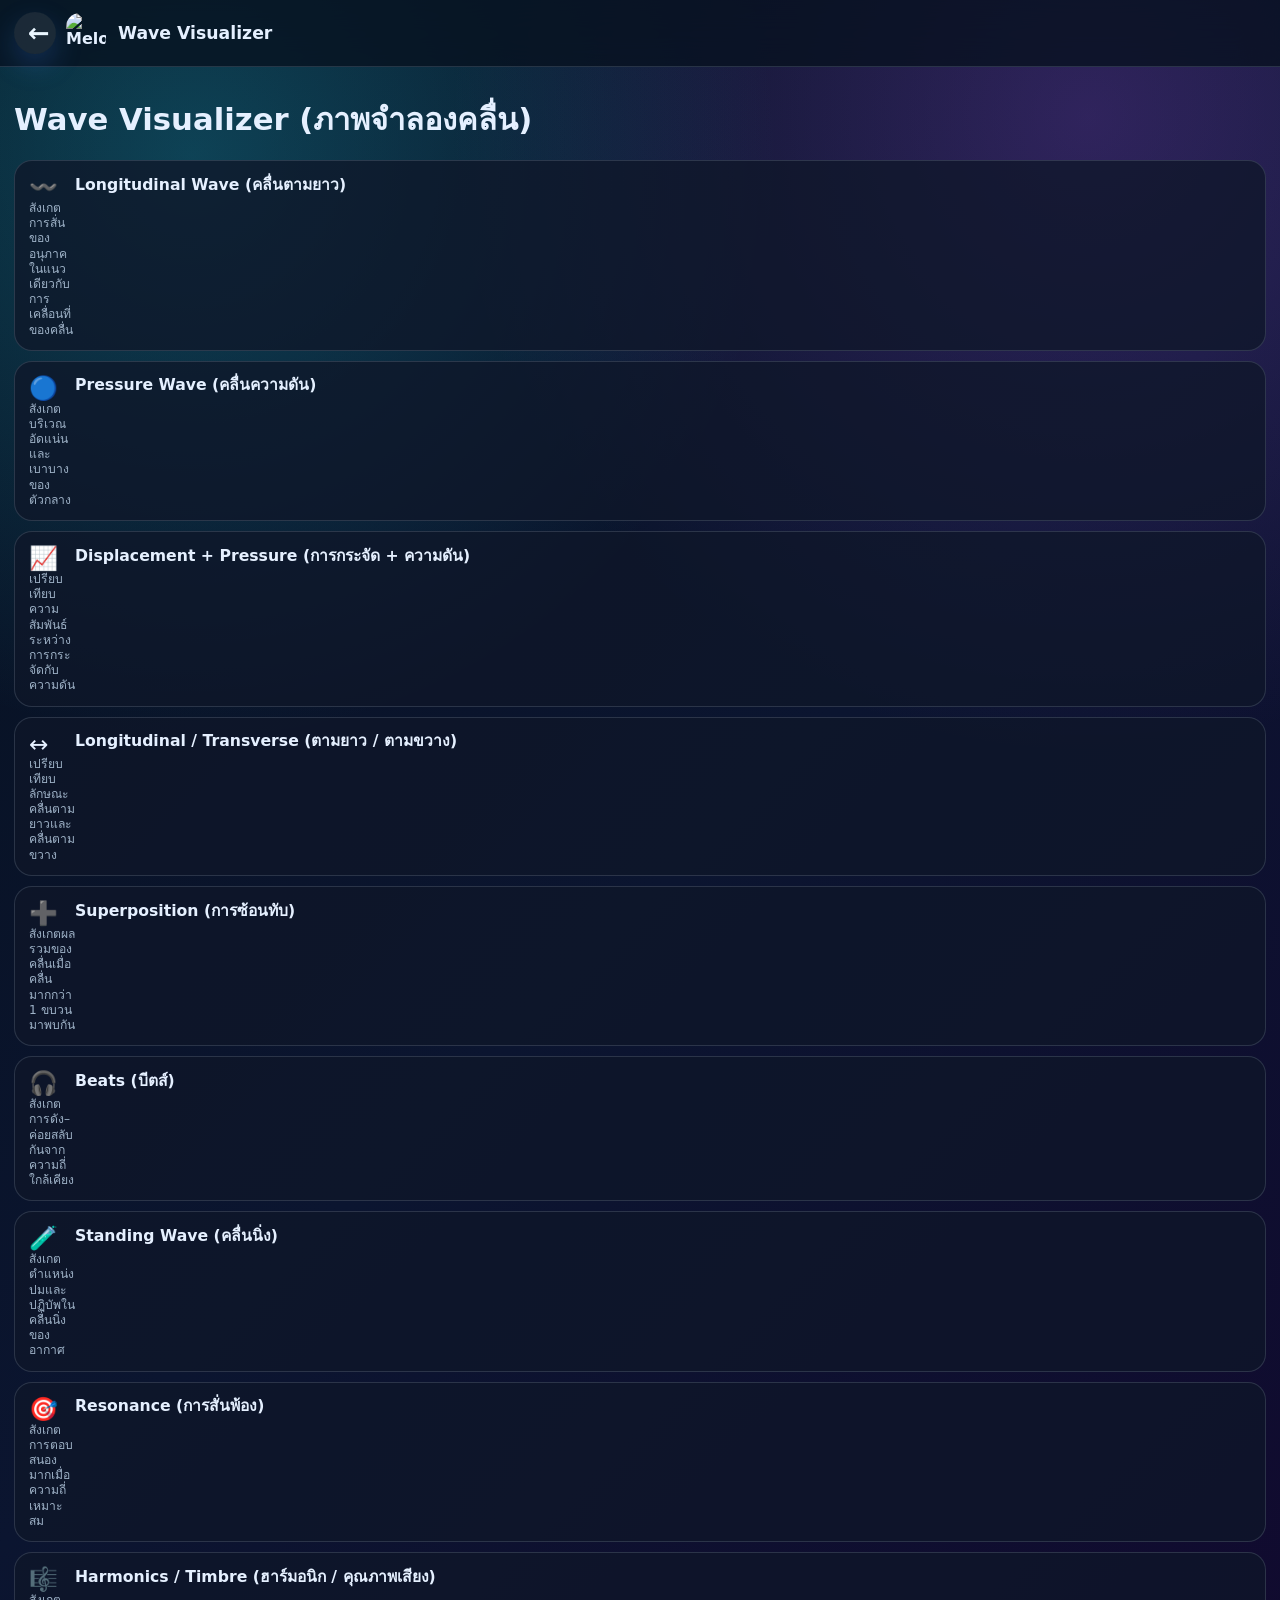
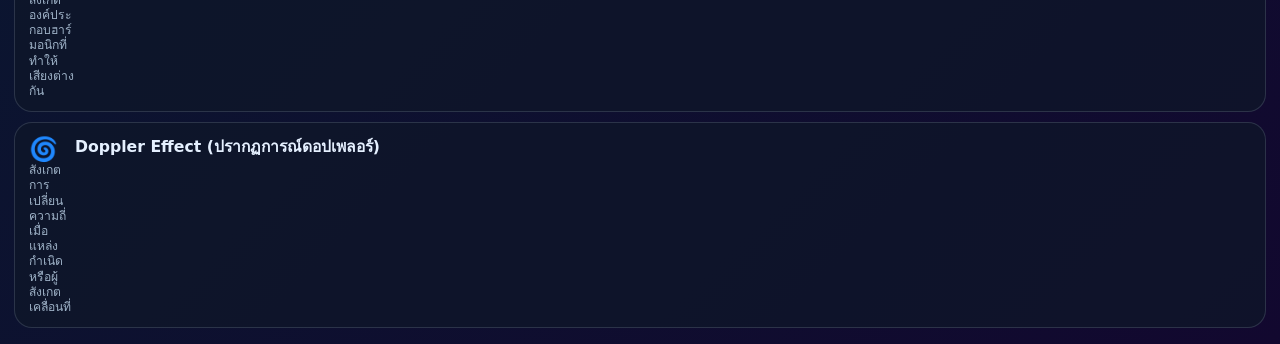
==== visualizer.html @ 89792b0f "Add files via upload" ====
<!DOCTYPE html><html lang="th"><head><meta charset="UTF-8"><meta name="viewport" content="width=device-width, initial-scale=1.0"><title>MelodyLab</title><meta name="description" content="MelodyLab ห้องทดลองเสียงและเก็บข้อมูล ด้วยมือถือ"><meta name="theme-color" content="#0f172a"><link rel="manifest" href="manifest.json"><link rel="icon" type="image/png" href="icon-192.png"><link rel="apple-touch-icon" href="icon-192.png"><link rel="stylesheet" href="style.css"></head><body class="detailPage page-visualizer"><header><div class="wrap nav detailNav"><button class="backBtn" onclick="location.href='index.html'">←</button><a class="brand" href="index.html"><img src="icon-192.png" alt="MelodyLab"><span>Wave Visualizer</span></a></div></header>
<main class="wrap detailMain" data-current="visualizer">
  <section class="section activeDetail visualizerMenuPage" id="visualizer">
    <div class="sectionHead visualizerMenuHead">
      <div>
        <h2>Wave Visualizer (ภาพจำลองคลื่น)</h2>
      </div>
    </div>
    <div class="menuGrid visualizerSubGrid">
      <a class="menuItem vizSubItem" href="visualizer_longitudinal.html">
      <span class="icon">〰️</span>
      <h3>Longitudinal Wave (คลื่นตามยาว)</h3>
      <p>สังเกตการสั่นของอนุภาคในแนวเดียวกับการเคลื่อนที่ของคลื่น</p>
    </a>
<a class="menuItem vizSubItem" href="visualizer_pressure.html">
      <span class="icon">🔵</span>
      <h3>Pressure Wave (คลื่นความดัน)</h3>
      <p>สังเกตบริเวณอัดแน่นและเบาบางของตัวกลาง</p>
    </a>
<a class="menuItem vizSubItem" href="visualizer_displacementPressure.html">
      <span class="icon">📈</span>
      <h3>Displacement + Pressure (การกระจัด + ความดัน)</h3>
      <p>เปรียบเทียบความสัมพันธ์ระหว่างการกระจัดกับความดัน</p>
    </a>
<a class="menuItem vizSubItem" href="visualizer_transverseCompare.html">
      <span class="icon">↔️</span>
      <h3>Longitudinal / Transverse (ตามยาว / ตามขวาง)</h3>
      <p>เปรียบเทียบลักษณะคลื่นตามยาวและคลื่นตามขวาง</p>
    </a>
<a class="menuItem vizSubItem" href="visualizer_superposition.html">
      <span class="icon">➕</span>
      <h3>Superposition (การซ้อนทับ)</h3>
      <p>สังเกตผลรวมของคลื่นเมื่อคลื่นมากกว่า 1 ขบวนมาพบกัน</p>
    </a>
<a class="menuItem vizSubItem" href="visualizer_beatsViz.html">
      <span class="icon">🎧</span>
      <h3>Beats (บีตส์)</h3>
      <p>สังเกตการดัง–ค่อยสลับกันจากความถี่ใกล้เคียง</p>
    </a>
<a class="menuItem vizSubItem" href="visualizer_standingAir.html">
      <span class="icon">🧪</span>
      <h3>Standing Wave (คลื่นนิ่ง)</h3>
      <p>สังเกตตำแหน่งปมและปฏิบัพในคลื่นนิ่งของอากาศ</p>
    </a>
<a class="menuItem vizSubItem" href="visualizer_resonanceViz.html">
      <span class="icon">🎯</span>
      <h3>Resonance (การสั่นพ้อง)</h3>
      <p>สังเกตการตอบสนองมากเมื่อความถี่เหมาะสม</p>
    </a>
<a class="menuItem vizSubItem" href="visualizer_harmonicsViz.html">
      <span class="icon">🎼</span>
      <h3>Harmonics / Timbre (ฮาร์มอนิก / คุณภาพเสียง)</h3>
      <p>สังเกตองค์ประกอบฮาร์มอนิกที่ทำให้เสียงต่างกัน</p>
    </a>
<a class="menuItem vizSubItem" href="visualizer_dopplerViz.html">
      <span class="icon">🌀</span>
      <h3>Doppler Effect (ปรากฏการณ์ดอปเพลอร์)</h3>
      <p>สังเกตการเปลี่ยนความถี่เมื่อแหล่งกำเนิดหรือผู้สังเกตเคลื่อนที่</p>
    </a>
    </div>
  </section>
</main>
<script src="app.js"></script></body></html>
---- style.css ----
:root{--bg:#06111f;--panel:#0f172a;--text:#e5f0ff;--muted:#9fb3c8;--line:rgba(148,163,184,.22);--cyan:#22d3ee;--blue:#3b82f6;--purple:#a855f7;--green:#34d399;--yellow:#fbbf24;--red:#fb7185;--radius:22px}*{box-sizing:border-box}html{scroll-behavior:smooth}body{margin:0;font-family:"Sarabun","Noto Sans Thai",system-ui,-apple-system,BlinkMacSystemFont,"Segoe UI",sans-serif;color:var(--text);background:radial-gradient(circle at 15% 8%,rgba(34,211,238,.25),transparent 28%),radial-gradient(circle at 85% 6%,rgba(168,85,247,.24),transparent 30%),linear-gradient(135deg,#06111f 0%,#0b1530 48%,#12082f 100%);min-height:100vh}a{color:inherit}.wrap{width:min(1280px,calc(100% - 28px));margin:0 auto}header{position:sticky;top:0;z-index:60;backdrop-filter:blur(18px);background:rgba(7,17,31,.78);border-bottom:1px solid var(--line)}.nav{display:flex;align-items:center;justify-content:space-between;gap:12px;padding:12px 0}.brand{display:flex;align-items:center;gap:12px;font-weight:900;text-decoration:none}.brand img{width:42px;height:42px;border-radius:14px}.brand span{font-size:1.15rem}.navlinks{display:flex;gap:7px;flex-wrap:wrap;justify-content:flex-end}.navlinks a{text-decoration:none;padding:8px 10px;border:1px solid transparent;border-radius:999px;color:#c7d6e8;font-size:.88rem}.navlinks a:hover{border-color:var(--line);background:rgba(255,255,255,.06)}.hero{padding:30px 0 16px}.badge{display:inline-flex;align-items:center;gap:8px;border:1px solid rgba(34,211,238,.34);background:rgba(34,211,238,.08);color:#bdf6ff;border-radius:999px;padding:8px 12px;font-weight:800}h1{font-size:clamp(2rem,4.5vw,4.2rem);line-height:1.04;margin:14px 0 10px}h2{font-size:clamp(1.3rem,2.4vw,2rem);margin:0 0 6px}h3{margin:0 0 10px;font-size:1.13rem}.grad{background:linear-gradient(90deg,var(--cyan),#93c5fd,#f0abfc);-webkit-background-clip:text;background-clip:text;color:transparent}.lead{font-size:1.03rem;color:#c9d7e8;line-height:1.7;margin:0 0 12px}.sub,.small{color:var(--muted);line-height:1.6}.section{padding:16px 0}.sectionHead{display:flex;align-items:end;justify-content:space-between;gap:14px;margin-bottom:10px}.grid{display:grid;grid-template-columns:repeat(12,1fr);gap:14px}.card{grid-column:span 6;border:1px solid var(--line);background:linear-gradient(180deg,rgba(255,255,255,.08),rgba(255,255,255,.035));border-radius:var(--radius);padding:16px;box-shadow:0 14px 42px rgba(0,0,0,.22)}.card.full{grid-column:1/-1}.card.wide{grid-column:span 8}.card.side{grid-column:span 4}.card.third{grid-column:span 4}.actions{display:flex;gap:9px;flex-wrap:wrap;align-items:center}button,.btn{border:none;cursor:pointer;font:inherit;font-weight:850;border-radius:13px;padding:11px 14px;color:white;background:linear-gradient(135deg,var(--blue),var(--purple));box-shadow:0 12px 28px rgba(59,130,246,.22);text-decoration:none;display:inline-flex;align-items:center;gap:7px}button.secondary{background:rgba(255,255,255,.07);border:1px solid var(--line);box-shadow:none;color:#dbeafe}button.good{background:linear-gradient(135deg,#10b981,#22c55e)}button.warn{background:linear-gradient(135deg,#f97316,#ef4444)}button:disabled{opacity:.55;cursor:not-allowed}.menuGrid{display:grid;grid-template-columns:repeat(5,1fr);gap:12px;margin-top:10px}.menuItem{display:block;text-decoration:none;border:1px solid var(--line);background:rgba(15,23,42,.76);border-radius:20px;padding:16px;transition:.18s}.menuItem:hover{transform:translateY(-3px);border-color:rgba(34,211,238,.42)}.menuItem .icon{font-size:1.7rem;display:block;margin-bottom:6px}.menuItem p{color:#c7d6e8;line-height:1.55;margin:0;font-size:.92rem}canvas{width:100%;height:220px;background:#020617;border:1px solid rgba(148,163,184,.18);border-radius:16px;display:block}.canvasSmall{height:160px}.spectrogram{height:280px}.readouts{display:grid;grid-template-columns:repeat(6,1fr);gap:9px;margin:10px 0}.readout{padding:11px;border-radius:15px;background:rgba(2,6,23,.55);border:1px solid var(--line)}.readout label{font-size:.8rem;color:var(--muted);display:block}.readout strong{font-size:1.08rem}input,textarea,select{width:100%;border:1px solid var(--line);border-radius:12px;padding:10px 11px;background:rgba(2,6,23,.5);color:#e5f0ff;font:inherit;outline:none}.field label{display:block;margin:0 0 6px;color:#b8c7dc;font-weight:750;font-size:.92rem}.formGrid{display:grid;grid-template-columns:repeat(4,1fr);gap:10px}.pill{display:inline-flex;border-radius:999px;padding:5px 9px;background:rgba(34,211,238,.1);color:#cffafe;font-weight:850}.note{border-left:4px solid var(--cyan);padding:11px 13px;border-radius:13px;background:rgba(34,211,238,.08);color:#d8f7ff;line-height:1.65}.statusDot{display:inline-block;width:10px;height:10px;border-radius:50%;background:#64748b;margin-right:8px}.statusDot.on{background:#34d399;box-shadow:0 0 18px rgba(52,211,153,.7)}.tableWrap{overflow:auto;border:1px solid var(--line);border-radius:16px}table{width:100%;border-collapse:collapse}th,td{padding:9px 10px;border-bottom:1px solid var(--line);text-align:left;vertical-align:top;white-space:nowrap}th{background:rgba(34,211,238,.08);color:#cffafe}td{color:#d6e4f7}.meterBig{font-size:clamp(2rem,5vw,4.2rem);font-weight:900;line-height:1;text-align:center}.footer{padding:34px 0 46px;color:#9fb3c8;text-align:center}.toggle{display:flex;gap:7px;flex-wrap:wrap}.toggle button{padding:8px 11px}.toggle button.active{background:linear-gradient(135deg,var(--blue),var(--purple));border:none}.compact{font-size:.9rem}.hidden{display:none!important}@media(max-width:1100px){.menuGrid{grid-template-columns:1fr 1fr}.card,.card.wide,.card.side,.card.third{grid-column:1/-1}.readouts,.formGrid{grid-template-columns:1fr 1fr}.nav{align-items:flex-start;flex-direction:column}.navlinks{justify-content:flex-start}}@media(max-width:660px){.menuGrid{grid-template-columns:1fr}.readouts,.formGrid{grid-template-columns:1fr}canvas{height:190px}.spectrogram{height:230px}}
.visualizerGrid{display:grid;grid-template-columns:repeat(12,1fr);gap:14px}
.visualizerGrid .mainViz{grid-column:span 8}
.visualizerGrid .controlViz{grid-column:span 4}
.vizModeBar{display:flex;gap:8px;flex-wrap:wrap;margin:10px 0}
.vizModeBar button{padding:8px 10px;font-size:.92rem}
.vizModeBar button.active{background:linear-gradient(135deg,var(--blue),var(--purple));border:none}
.vizReadout{display:grid;grid-template-columns:repeat(4,1fr);gap:8px;margin-top:10px}
.vizReadout div{border:1px solid var(--line);background:rgba(2,6,23,.55);border-radius:12px;padding:10px}
.vizReadout label{display:block;color:var(--muted);font-size:.78rem}
.vizReadout b{font-size:1rem}
@media(max-width:1100px){.visualizerGrid .mainViz,.visualizerGrid .controlViz{grid-column:1/-1}.vizReadout{grid-template-columns:1fr 1fr}}
@media(max-width:660px){.vizReadout{grid-template-columns:1fr}}

.cleanHero{
  padding:8px 0 0;
  min-height:0;
}
.cleanHero:empty{
  display:none;
}


/* v5.8 clean home header */
.nav{
  justify-content:flex-start !important;
}
.navlinks{
  display:none !important;
}
.brand{
  gap:12px;
}
.brand span{
  max-width:none;
}

/* ให้หน้าแรกเป็นหน้าเมนูหลักแบบจบใน 1 หน้าจอมากขึ้น */
.homeMenu{
  min-height: calc(100vh - 110px);
  padding-top: 14px;
  padding-bottom: 22px;
  display:block;
}

.homeMenu .menuGrid{
  align-content:start;
}

/* ลดระยะบนลงเล็กน้อยให้เหมือนภาพ */
main.wrap{
  padding-top: 10px;
}


/* v5.9 phyphox-style page navigation */
.homeOnly main > section:not(.homeMenu){
  display:none !important;
}
.homeOnly .homeMenu{
  min-height:calc(100vh - 110px);
  padding-top:18px;
}
.detailPage main > section{
  display:none !important;
}
.detailPage main > section.activeDetail{
  display:block !important;
  min-height:calc(100vh - 90px);
  padding-top:18px;
}
.detailPage .detailNav{
  gap:10px;
}
.backBtn{
  width:42px;
  height:42px;
  border:0;
  border-radius:999px;
  background:rgba(255,255,255,.08);
  color:#eaf6ff;
  font-size:26px;
  line-height:1;
  cursor:pointer;
}
.backBtn:hover{
  background:rgba(255,255,255,.14);
}
.detailPage .brand span{
  font-size:1.08rem;
}
.detailPage .brand img{
  width:40px;
  height:40px;
}
.detailPage .menuGrid,
.detailPage .homeMenu{
  display:none !important;
}
@media(max-width:760px){
  .detailPage .brand span{
    font-size:.96rem;
    line-height:1.25;
  }
  .backBtn{
    width:38px;
    height:38px;
    font-size:24px;
  }
}


/* v5.10 embedded export */
.localExportCard{
  margin-top:14px;
}
.localExportCard .sub{
  margin-top:0;
}
.localLogWrap{
  margin-top:12px;
  max-height:260px;
}


/* v5.11 topic-by-topic workflow */
.topicByTopicNote{
  margin:0 0 14px;
  padding:10px 14px;
  border-radius:14px;
  border:1px solid rgba(34,211,238,.35);
  background:rgba(34,211,238,.08);
  color:#d8f7ff;
  font-weight:700;
}
.localExportCard h3{
  margin-bottom:6px;
}
.localExportCard .localLogWrap{
  margin-top:12px;
}


/* v5.12 Mobile-fit home layout */
.homeOnly .homeMenu{
  min-height:calc(100dvh - 76px);
  height:calc(100dvh - 76px);
  overflow:hidden;
  padding-top:10px;
  padding-bottom:10px;
}
.homeOnly .topicByTopicNote{
  margin:0 0 10px;
  padding:8px 12px;
  font-size:.88rem;
  line-height:1.35;
}
.homeOnly .menuGrid{
  display:grid;
  grid-template-columns:repeat(4,minmax(0,1fr));
  gap:10px;
  align-content:start;
}
.homeOnly .menuItem{
  min-height:118px;
  padding:14px;
  border-radius:18px;
}
.homeOnly .menuItem .icon{
  font-size:1.9rem;
  margin-bottom:6px;
}
.homeOnly .menuItem h3{
  font-size:1rem;
  line-height:1.18;
  margin:0 0 6px;
}
.homeOnly .menuItem p{
  font-size:.82rem;
  line-height:1.3;
  margin:0;
  display:-webkit-box;
  -webkit-line-clamp:2;
  -webkit-box-orient:vertical;
  overflow:hidden;
}

@media(max-width:760px){
  .homeOnly header .nav{
    padding-top:8px;
    padding-bottom:8px;
  }
  .homeOnly .brand img{
    width:34px;
    height:34px;
    border-radius:10px;
  }
  .homeOnly .brand span{
    font-size:.95rem;
  }
  .homeOnly main.wrap{
    padding-top:4px;
  }
  .homeOnly .homeMenu{
    min-height:calc(100dvh - 58px);
    height:calc(100dvh - 58px);
    padding-top:6px;
    padding-bottom:8px;
  }
  .homeOnly .topicByTopicNote{
    margin:0 0 6px;
    padding:6px 8px;
    font-size:.70rem;
    line-height:1.25;
    border-radius:10px;
  }
  .homeOnly .menuGrid{
    grid-template-columns:repeat(2,minmax(0,1fr));
    gap:7px;
  }
  .homeOnly .menuItem{
    min-height:74px;
    padding:7px 8px;
    border-radius:12px;
  }
  .homeOnly .menuItem .icon{
    font-size:1.25rem;
    margin-bottom:2px;
  }
  .homeOnly .menuItem h3{
    font-size:.78rem;
    line-height:1.12;
    margin:0 0 2px;
  }
  .homeOnly .menuItem p{
    font-size:.62rem;
    line-height:1.12;
    -webkit-line-clamp:2;
  }
}

@media(max-width:380px){
  .homeOnly .topicByTopicNote{
    font-size:.66rem;
    padding:5px 7px;
  }
  .homeOnly .menuGrid{
    gap:6px;
  }
  .homeOnly .menuItem{
    min-height:68px;
    padding:6px 7px;
  }
  .homeOnly .menuItem .icon{
    font-size:1.15rem;
  }
  .homeOnly .menuItem h3{
    font-size:.72rem;
  }
  .homeOnly .menuItem p{
    font-size:.58rem;
  }
}

.homeOnly .menuItem{
    min-height:69px;
  }
}

.homeOnly .menuItem p{
    display:none;
  }
}


/* v5.13 MelodyLab branding */
.topicByTopicNote b{
  font-size:1.02em;
}
.topicByTopicNote span{
  opacity:.9;
  font-weight:600;
}


/* v5.14 orientation-consistent mobile layout */
/* ใช้ layout เดียวกันทั้งมือถือแนวตั้งและแนวนอน ลดปัญหาค่าหรือข้อมูลที่แสดงไม่ตรงกัน */
@media (hover:none) and (pointer:coarse), (max-width:900px){
  .homeOnly .homeMenu{
    height:auto !important;
    min-height:calc(100dvh - 58px);
    overflow:visible !important;
    padding-top:6px;
    padding-bottom:10px;
  }

  .homeOnly .topicByTopicNote{
    display:block !important;
    margin:0 0 6px;
    padding:6px 8px;
    font-size:.70rem;
    line-height:1.25;
    border-radius:10px;
  }

  .homeOnly .menuGrid{
    grid-template-columns:repeat(2,minmax(0,1fr)) !important;
    gap:7px !important;
  }

  .homeOnly .menuItem{
    min-height:74px !important;
    padding:7px 8px !important;
    border-radius:12px !important;
  }

  .homeOnly .menuItem .icon{
    font-size:1.25rem !important;
    margin-bottom:2px !important;
  }

  .homeOnly .menuItem h3{
    font-size:.78rem !important;
    line-height:1.12 !important;
    margin:0 0 2px !important;
  }

  .homeOnly .menuItem p{
    display:-webkit-box !important;
    font-size:.62rem !important;
    line-height:1.12 !important;
    -webkit-line-clamp:2 !important;
    -webkit-box-orient:vertical !important;
    overflow:hidden !important;
  }

  .readouts,
  .formGrid,
  .vizReadout{
    grid-template-columns:repeat(2,minmax(0,1fr)) !important;
  }
}

/* มือถือแนวนอน: ใช้สัดส่วนเดียวกับแนวตั้ง แต่ลดความสูงการ์ดเล็กน้อยโดยไม่ซ่อนข้อมูลสำคัญ */
@media (orientation: landscape) and (hover:none) and (pointer:coarse){
  .homeOnly header .nav{
    padding-top:6px;
    padding-bottom:6px;
  }

  .homeOnly .brand img{
    width:32px;
    height:32px;
  }

  .homeOnly .brand span{
    font-size:.92rem;
  }

  .homeOnly .topicByTopicNote{
    font-size:.66rem;
    padding:5px 8px;
    margin-bottom:5px;
  }

  .homeOnly .menuGrid{
    grid-template-columns:repeat(2,minmax(0,1fr)) !important;
    gap:6px !important;
  }

  .homeOnly .menuItem{
    min-height:62px !important;
    padding:6px 8px !important;
  }

  .homeOnly .menuItem .icon{
    font-size:1.10rem !important;
    margin-bottom:1px !important;
  }

  .homeOnly .menuItem h3{
    font-size:.70rem !important;
    line-height:1.08 !important;
  }

  .homeOnly .menuItem p{
    display:-webkit-box !important;
    font-size:.54rem !important;
    line-height:1.08 !important;
    -webkit-line-clamp:2 !important;
  }
}

/* หน้าทดลอง: ให้ canvas และตารางอ่านได้สม่ำเสมอเมื่อหมุนจอ */
@media (max-width:900px){
  canvas{
    max-width:100%;
  }
  .visualizerGrid .mainViz,
  .visualizerGrid .controlViz,
  .card,
  .card.wide,
  .card.side,
  .card.third,
  .card.quarter{
    grid-column:1/-1;
  }
}


/* v5.15 clean home text */
.footer{
  display:none !important;
}
.topicByTopicNote{
  display:none !important;
}


/* v5.16 home one-column layout */
.homeOnly .menuGrid{
  grid-template-columns: 1fr !important;
}
.homeOnly .menuItem{
  width: 100%;
}

/* มือถือและจอเล็ก: ให้เรียงลงมา 1 คอลัมน์ชัดเจน */
@media (max-width: 900px){
  .homeOnly .menuGrid{
    grid-template-columns: 1fr !important;
    gap: 10px !important;
  }
  .homeOnly .menuItem{
    min-height: 88px !important;
    padding: 10px 12px !important;
  }
  .homeOnly .menuItem .icon{
    font-size: 1.35rem !important;
  }
  .homeOnly .menuItem h3{
    font-size: .9rem !important;
    line-height: 1.18 !important;
    margin-bottom: 4px !important;
  }
  .homeOnly .menuItem p{
    font-size: .72rem !important;
    line-height: 1.2 !important;
    display: -webkit-box !important;
    -webkit-line-clamp: 2 !important;
    -webkit-box-orient: vertical !important;
    overflow: hidden !important;
  }
  .homeOnly .homeMenu{
    height: auto !important;
    overflow: visible !important;
  }
}


/* v5.17 visualizer subpages */
.visualizerMenuPage .visualizerSubGrid{
  grid-template-columns:1fr !important;
  gap:10px !important;
}
.visualizerMenuPage .vizSubItem{
  min-height:88px !important;
  padding:12px 14px !important;
}
.visualizerMenuPage .vizSubItem .icon{
  font-size:1.35rem !important;
}
.visualizerMenuPage .vizSubItem h3{
  font-size:.98rem !important;
  line-height:1.18 !important;
}
.visualizerMenuPage .vizSubItem p{
  font-size:.78rem !important;
  line-height:1.25 !important;
}
.vizSingleModeLabel{
  display:inline-flex;
  align-items:center;
  gap:8px;
  padding:8px 12px;
  margin-bottom:10px;
  border-radius:14px;
  background:rgba(99,102,241,.18);
  border:1px solid rgba(129,140,248,.35);
  color:#eaf2ff;
  font-weight:800;
}
.visualizerSinglePage .visualizerGrid{
  grid-template-columns:1fr !important;
}
.visualizerSinglePage .mainViz,
.visualizerSinglePage .controlViz{
  grid-column:1/-1 !important;
}
@media(min-width:900px){
  .visualizerSinglePage .visualizerGrid{
    grid-template-columns:2fr 1fr !important;
  }
  .visualizerSinglePage .mainViz{
    grid-column:span 2 !important;
  }
  .visualizerSinglePage .controlViz{
    grid-column:span 1 !important;
  }
}






/* v5.19 visualizer real player bar */
.visualizerSinglePage .sectionHead .actions{
  display:none !important;
}
.vizPlayerBar{
  display:grid;
  grid-template-columns:1fr auto 1fr;
  align-items:center;
  gap:10px;
  margin:14px 0 6px;
  padding:10px 14px;
  border-radius:18px;
  background:linear-gradient(180deg,rgba(8,12,24,.96),rgba(18,25,42,.96));
  border:1px solid rgba(148,163,184,.18);
  box-shadow:inset 0 1px 0 rgba(255,255,255,.06), 0 10px 24px rgba(0,0,0,.18);
}
.playerCluster{
  display:flex;
  align-items:center;
}
.playerLeft{
  justify-content:flex-start;
}
.playerCenter{
  justify-content:center;
  gap:12px;
}
.playerRight{
  justify-content:flex-end;
}
.playerNow{
  color:#dbe8ff;
  font-size:.86rem;
  font-weight:800;
  letter-spacing:.02em;
  opacity:.92;
}
.mediaBtn,
.mediaUtilityBtn{
  border:0;
  cursor:pointer;
  transition:transform .15s ease, filter .15s ease, opacity .15s ease, background .15s ease;
}
.mediaBtn:hover,
.mediaUtilityBtn:hover{
  transform:translateY(-1px);
  filter:brightness(1.06);
}
.mediaBtn:active,
.mediaUtilityBtn:active{
  transform:translateY(0);
}
.mediaBtn{
  width:46px;
  height:46px;
  border-radius:999px;
  display:inline-flex;
  align-items:center;
  justify-content:center;
  color:#edf4ff;
  box-shadow:inset 0 1px 0 rgba(255,255,255,.07);
}
.mediaGhost{
  background:rgba(255,255,255,.08);
  border:1px solid rgba(148,163,184,.22);
}
.mediaPlay{
  width:58px;
  height:58px;
  background:linear-gradient(135deg,#6d7dff,#8b5cf6);
  color:#fff;
  box-shadow:0 10px 18px rgba(91,99,255,.25), inset 0 1px 0 rgba(255,255,255,.2);
}
.mediaUtilityBtn{
  min-width:84px;
  height:40px;
  border-radius:999px;
  padding:0 14px;
  display:inline-flex;
  align-items:center;
  justify-content:center;
  gap:8px;
  background:rgba(255,255,255,.08);
  border:1px solid rgba(148,163,184,.22);
  color:#edf4ff;
  font-weight:800;
}
.mediaIcon{
  font-size:1.08rem;
  line-height:1;
}
.mediaPlay .mediaIcon{
  font-size:1.25rem;
  margin-left:2px;
}
.mediaLabel{
  font-size:.82rem;
  line-height:1;
}
.vizPlayerMeta{
  margin:0 0 12px;
}
.vizPlayerTrack{
  display:flex;
  align-items:center;
  gap:10px;
  padding:0 6px;
  color:#b8c8df;
  font-size:.76rem;
}
.trackDot{
  width:9px;
  height:9px;
  border-radius:999px;
  background:#8b5cf6;
  box-shadow:0 0 0 4px rgba(139,92,246,.16);
  flex:0 0 auto;
}
.trackLine{
  height:4px;
  border-radius:999px;
  flex:1 1 auto;
  background:linear-gradient(90deg,#6d7dff 0%, #8b5cf6 52%, rgba(255,255,255,.16) 52%, rgba(255,255,255,.10) 100%);
}
.trackTime{
  flex:0 0 auto;
  font-weight:700;
  opacity:.9;
}
@media (max-width: 760px){
  .vizPlayerBar{
    grid-template-columns:1fr;
    gap:10px;
    padding:10px 12px;
  }
  .playerLeft,
  .playerCenter,
  .playerRight{
    justify-content:center;
  }
  .playerCenter{
    order:1;
  }
  .playerLeft{
    order:0;
  }
  .playerRight{
    order:2;
  }
  .playerNow{
    font-size:.8rem;
  }
  .mediaBtn{
    width:42px;
    height:42px;
  }
  .mediaPlay{
    width:54px;
    height:54px;
  }
  .mediaUtilityBtn{
    min-width:88px;
    height:38px;
  }
  .vizPlayerTrack{
    padding:0 2px;
    font-size:.72rem;
  }
}


/* v5.19.2 final player styling matching actual HTML */
.visualizerSinglePage .sectionHead .actions{
  display:none !important;
}
.visualizerSinglePage .vizPlayerBar{
  display:grid;
  grid-template-columns:1fr;
  align-items:center;
  gap:10px;
  margin:14px 0 4px;
  padding:12px 14px;
  border-radius:18px;
  background:linear-gradient(180deg,rgba(8,12,24,.96),rgba(18,25,42,.96));
  border:1px solid rgba(148,163,184,.18);
  box-shadow:inset 0 1px 0 rgba(255,255,255,.06), 0 10px 24px rgba(0,0,0,.18);
}
.visualizerSinglePage .playerLeft{
  display:flex;
  justify-content:center;
  align-items:center;
}
.visualizerSinglePage .playerCenter{
  display:flex;
  justify-content:center;
  align-items:center;
  gap:12px;
  flex-wrap:wrap;
}
.visualizerSinglePage .playerNow{
  color:#dbe8ff;
  font-size:.86rem;
  font-weight:800;
  letter-spacing:.02em;
  opacity:.92;
}
.visualizerSinglePage .playerBtn{
  display:inline-flex;
  align-items:center;
  justify-content:center;
  gap:7px;
  min-width:78px;
  height:42px;
  padding:0 14px;
  border-radius:999px;
  border:1px solid rgba(148,163,184,.22);
  background:rgba(255,255,255,.08);
  color:#edf4ff;
  font-weight:800;
  cursor:pointer;
  transition:transform .15s ease, filter .15s ease, opacity .15s ease, background .15s ease;
  box-shadow:inset 0 1px 0 rgba(255,255,255,.06);
}
.visualizerSinglePage .playerBtn:hover{
  transform:translateY(-1px);
  filter:brightness(1.06);
  background:rgba(255,255,255,.11);
}
.visualizerSinglePage .playerBtn:active{
  transform:translateY(0);
}
.visualizerSinglePage .playerPrimary{
  min-width:92px;
  height:52px;
  background:linear-gradient(135deg,#6d7dff,#8b5cf6);
  border-color:transparent;
  color:#fff;
  box-shadow:0 10px 18px rgba(91,99,255,.25), inset 0 1px 0 rgba(255,255,255,.2);
}
.visualizerSinglePage .playerExportBtn{
  background:rgba(255,255,255,.06);
}
.visualizerSinglePage .playerIcon{
  font-size:1.02rem;
  line-height:1;
}
.visualizerSinglePage .playerPrimary .playerIcon{
  font-size:1.18rem;
  margin-left:2px;
}
.visualizerSinglePage .playerText{
  font-size:.82rem;
  line-height:1;
}
.visualizerSinglePage .vizPlayerMeta{
  margin:0 0 12px;
}
.visualizerSinglePage .vizPlayerTrack{
  display:flex;
  align-items:center;
  gap:10px;
  padding:0 6px;
  color:#b8c8df;
  font-size:.76rem;
}
.visualizerSinglePage .trackDot{
  width:9px;
  height:9px;
  border-radius:999px;
  background:#8b5cf6;
  box-shadow:0 0 0 4px rgba(139,92,246,.16);
  flex:0 0 auto;
}
.visualizerSinglePage .trackLine{
  height:4px;
  border-radius:999px;
  flex:1 1 auto;
  background:linear-gradient(90deg,#6d7dff 0%, #8b5cf6 52%, rgba(255,255,255,.16) 52%, rgba(255,255,255,.10) 100%);
}
.visualizerSinglePage .trackTime{
  flex:0 0 auto;
  font-weight:700;
  opacity:.9;
}
@media (max-width:760px){
  .visualizerSinglePage .vizPlayerBar{
    padding:10px 12px;
  }
  .visualizerSinglePage .playerCenter{
    gap:8px;
  }
  .visualizerSinglePage .playerBtn{
    min-width:70px;
    height:40px;
    padding:0 10px;
  }
  .visualizerSinglePage .playerPrimary{
    min-width:84px;
    height:48px;
  }
  .visualizerSinglePage .playerText{
    font-size:.76rem;
  }
  .visualizerSinglePage .vizPlayerTrack{
    padding:0 2px;
    font-size:.72rem;
  }
}


/* v5.20 visualizer icon-only player */
.visualizerSinglePage .playerBtn{
  min-width:46px !important;
  width:46px;
  height:46px;
  padding:0 !important;
  gap:0 !important;
}
.visualizerSinglePage .playerPrimary{
  min-width:58px !important;
  width:58px;
  height:58px;
}
.visualizerSinglePage .playerExportBtn{
  min-width:46px !important;
  width:46px;
  height:46px;
  padding:0 !important;
}
.visualizerSinglePage .playerText,
.visualizerSinglePage .mediaLabel{
  display:none !important;
}
.visualizerSinglePage .playerIcon{
  font-size:1.15rem !important;
}
.visualizerSinglePage .playerPrimary .playerIcon{
  font-size:1.28rem !important;
}
@media (max-width:760px){
  .visualizerSinglePage .playerBtn{
    min-width:42px !important;
    width:42px;
    height:42px;
  }
  .visualizerSinglePage .playerPrimary{
    min-width:52px !important;
    width:52px;
    height:52px;
  }
  .visualizerSinglePage .playerExportBtn{
    min-width:42px !important;
    width:42px;
    height:42px;
  }
}


/* v5.21 visualizer portrait-landscape optimized */
.visualizerSinglePage .sectionHead{
  margin-bottom: 10px;
}
.visualizerSinglePage .visualizerGrid{
  gap: 12px;
}
.visualizerSinglePage .mainViz canvas{
  display: block;
  width: 100%;
  border-radius: 14px;
}
.visualizerSinglePage .vizReadout{
  grid-template-columns: repeat(2, minmax(0, 1fr)) !important;
  gap: 8px !important;
}
.visualizerSinglePage .controlViz .formGrid,
.visualizerSinglePage .controlViz .readouts,
.visualizerSinglePage .controlViz .vizReadout{
  gap: 8px !important;
}
.visualizerSinglePage .controlViz .field label{
  font-size: .82rem;
}
.visualizerSinglePage .controlViz .field input,
.visualizerSinglePage .controlViz .field select{
  min-height: 40px;
}
.visualizerSinglePage .vizPlayerBar{
  margin-top: 10px;
}
.visualizerSinglePage .vizPlayerMeta{
  margin-bottom: 10px;
}

/* มือถือแนวตั้ง: เรียงลงมาเป็นขั้นตอน */
@media (max-width: 760px) and (orientation: portrait){
  .visualizerSinglePage .detailNav{
    padding-top: 8px;
    padding-bottom: 8px;
  }
  .visualizerSinglePage main.wrap{
    padding-top: 6px;
  }
  .visualizerSinglePage .visualizerGrid{
    grid-template-columns: 1fr !important;
    gap: 10px !important;
  }
  .visualizerSinglePage .mainViz,
  .visualizerSinglePage .controlViz{
    grid-column: 1 / -1 !important;
  }
  .visualizerSinglePage .mainViz canvas{
    min-height: 220px;
    max-height: 320px;
  }
  .visualizerSinglePage .vizReadout{
    grid-template-columns: repeat(2, minmax(0, 1fr)) !important;
  }
  .visualizerSinglePage .controlViz .formGrid{
    grid-template-columns: repeat(2, minmax(0, 1fr)) !important;
  }
}

/* มือถือแนวนอน: ขยายพื้นที่ภาพจำลอง และวางค่าควบคุมแยกด้านขวา */
@media (max-width: 950px) and (orientation: landscape){
  .visualizerSinglePage .detailNav{
    padding-top: 6px;
    padding-bottom: 6px;
  }
  .visualizerSinglePage .brand img{
    width: 34px;
    height: 34px;
  }
  .visualizerSinglePage .brand span{
    font-size: .92rem;
    line-height: 1.18;
  }
  .visualizerSinglePage main.wrap{
    padding-top: 4px;
  }
  .visualizerSinglePage .section{
    padding-top: 8px;
  }
  .visualizerSinglePage .visualizerGrid{
    grid-template-columns: minmax(0, 1.45fr) minmax(260px, 0.95fr) !important;
    gap: 10px !important;
    align-items: start;
  }
  .visualizerSinglePage .mainViz{
    grid-column: 1 !important;
  }
  .visualizerSinglePage .controlViz{
    grid-column: 2 !important;
  }
  .visualizerSinglePage .mainViz canvas{
    min-height: 180px;
    max-height: 235px;
  }
  .visualizerSinglePage .vizPlayerBar{
    padding: 8px 10px !important;
    margin-top: 8px;
    margin-bottom: 2px;
  }
  .visualizerSinglePage .vizPlayerTrack{
    gap: 8px;
  }
  .visualizerSinglePage .vizReadout{
    grid-template-columns: repeat(2, minmax(0, 1fr)) !important;
    gap: 7px !important;
  }
  .visualizerSinglePage .controlViz .formGrid{
    grid-template-columns: 1fr !important;
  }
  .visualizerSinglePage .controlViz .field label{
    font-size: .76rem;
  }
  .visualizerSinglePage .controlViz .field input,
  .visualizerSinglePage .controlViz .field select{
    min-height: 36px;
    font-size: .85rem;
  }
}

/* จอกว้างขึ้นอีกนิดบนแท็บเล็ตแนวนอน */
@media (min-width: 951px){
  .visualizerSinglePage .visualizerGrid{
    grid-template-columns: minmax(0, 1.45fr) minmax(300px, 0.95fr) !important;
    align-items: start;
  }
  .visualizerSinglePage .mainViz{
    grid-column: 1 !important;
  }
  .visualizerSinglePage .controlViz{
    grid-column: 2 !important;
  }
}


/* v5.22 fixed visualizer menu list */
.detailPage.page-visualizer main > section.visualizerMenuPage{
  display:block !important;
}
.visualizerMenuPage .sectionHead{
  margin-bottom:10px;
}
.visualizerMenuPage .visualizerSubGrid{
  display:grid !important;
  grid-template-columns:1fr !important;
  gap:10px !important;
}
.visualizerMenuPage .vizSubItem{
  display:grid;
  grid-template-columns:46px 1fr;
  align-items:center;
  min-height:86px !important;
  padding:12px 14px !important;
  border-radius:18px !important;
}
.visualizerMenuPage .vizSubItem .icon{
  font-size:1.45rem !important;
  margin:0 !important;
}
.visualizerMenuPage .vizSubItem h3{
  font-size:.98rem !important;
  line-height:1.18 !important;
  margin:0 0 4px !important;
}
.visualizerMenuPage .vizSubItem p{
  font-size:.76rem !important;
  line-height:1.25 !important;
  margin:0 !important;
  color:var(--muted);
}
@media (orientation: landscape) and (max-width:950px){
  .visualizerMenuPage .visualizerSubGrid{
    grid-template-columns:1fr 1fr !important;
  }
  .visualizerMenuPage .vizSubItem{
    min-height:74px !important;
  }
  .visualizerMenuPage .vizSubItem h3{
    font-size:.86rem !important;
  }
  .visualizerMenuPage .vizSubItem p{
    font-size:.66rem !important;
    display:-webkit-box;
    -webkit-line-clamp:2;
    -webkit-box-orient:vertical;
    overflow:hidden;
  }
}
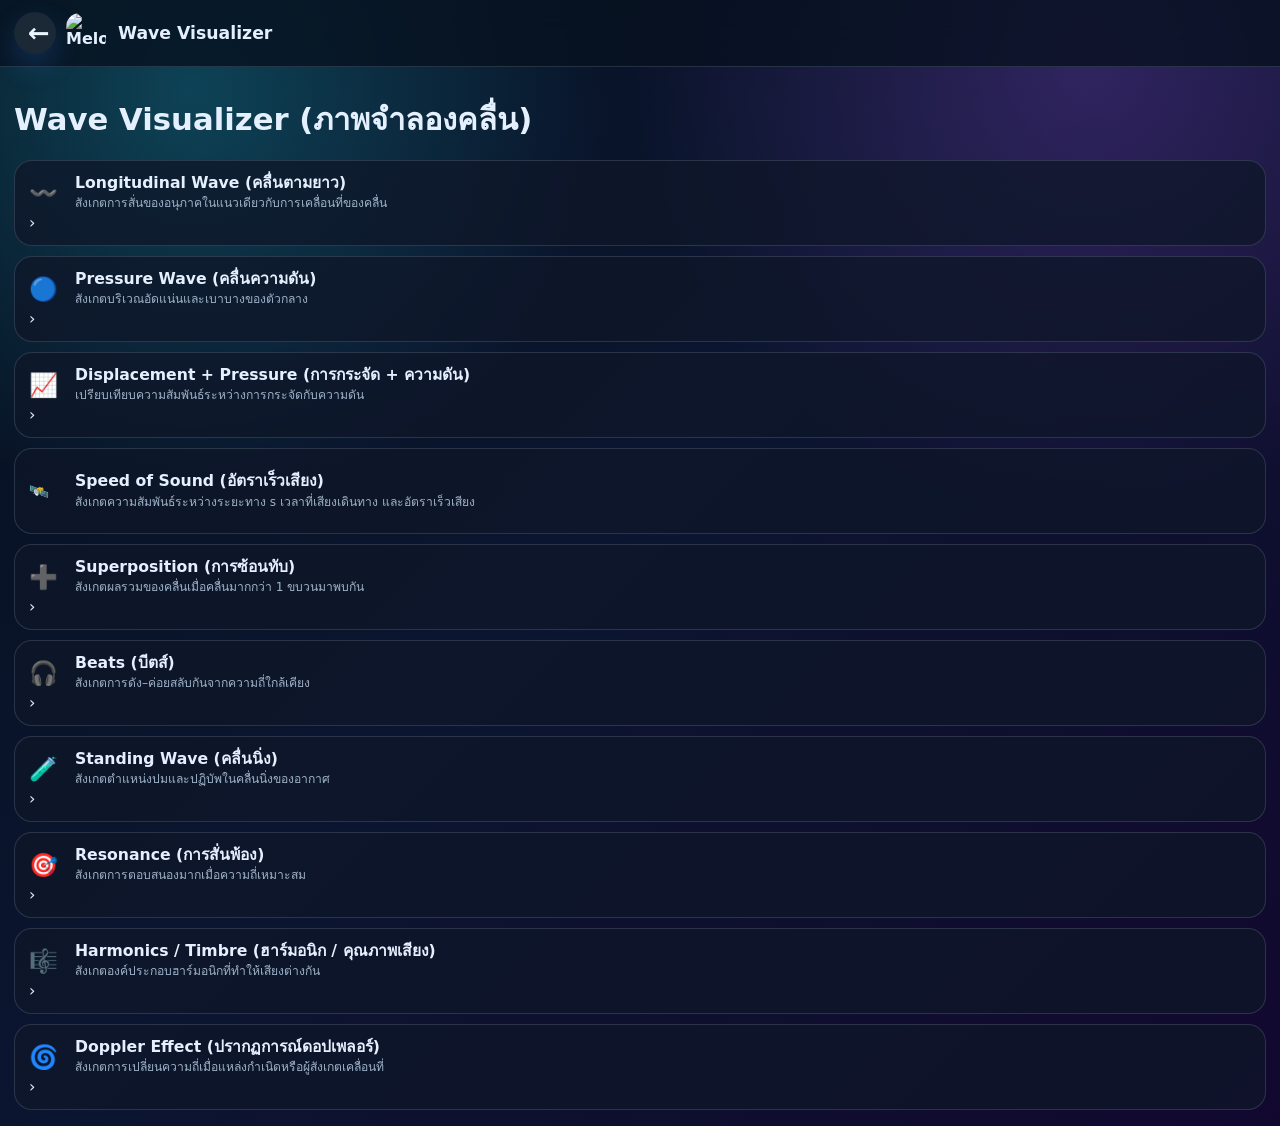
==== commit aa5096d4: "Add files via upload" ====
--- a/visualizer.html
+++ b/visualizer.html
@@ -8,55 +8,84 @@
     </div>
     <div class="menuGrid visualizerSubGrid">
       <a class="menuItem vizSubItem" href="visualizer_longitudinal.html">
-      <span class="icon">〰️</span>
-      <h3>Longitudinal Wave (คลื่นตามยาว)</h3>
-      <p>สังเกตการสั่นของอนุภาคในแนวเดียวกับการเคลื่อนที่ของคลื่น</p>
-    </a>
-<a class="menuItem vizSubItem" href="visualizer_pressure.html">
-      <span class="icon">🔵</span>
-      <h3>Pressure Wave (คลื่นความดัน)</h3>
-      <p>สังเกตบริเวณอัดแน่นและเบาบางของตัวกลาง</p>
-    </a>
-<a class="menuItem vizSubItem" href="visualizer_displacementPressure.html">
-      <span class="icon">📈</span>
-      <h3>Displacement + Pressure (การกระจัด + ความดัน)</h3>
-      <p>เปรียบเทียบความสัมพันธ์ระหว่างการกระจัดกับความดัน</p>
-    </a>
-<a class="menuItem vizSubItem" href="visualizer_transverseCompare.html">
-      <span class="icon">↔️</span>
-      <h3>Longitudinal / Transverse (ตามยาว / ตามขวาง)</h3>
-      <p>เปรียบเทียบลักษณะคลื่นตามยาวและคลื่นตามขวาง</p>
-    </a>
-<a class="menuItem vizSubItem" href="visualizer_superposition.html">
-      <span class="icon">➕</span>
-      <h3>Superposition (การซ้อนทับ)</h3>
-      <p>สังเกตผลรวมของคลื่นเมื่อคลื่นมากกว่า 1 ขบวนมาพบกัน</p>
-    </a>
-<a class="menuItem vizSubItem" href="visualizer_beatsViz.html">
-      <span class="icon">🎧</span>
-      <h3>Beats (บีตส์)</h3>
-      <p>สังเกตการดัง–ค่อยสลับกันจากความถี่ใกล้เคียง</p>
-    </a>
-<a class="menuItem vizSubItem" href="visualizer_standingAir.html">
-      <span class="icon">🧪</span>
-      <h3>Standing Wave (คลื่นนิ่ง)</h3>
-      <p>สังเกตตำแหน่งปมและปฏิบัพในคลื่นนิ่งของอากาศ</p>
-    </a>
-<a class="menuItem vizSubItem" href="visualizer_resonanceViz.html">
-      <span class="icon">🎯</span>
-      <h3>Resonance (การสั่นพ้อง)</h3>
-      <p>สังเกตการตอบสนองมากเมื่อความถี่เหมาะสม</p>
-    </a>
-<a class="menuItem vizSubItem" href="visualizer_harmonicsViz.html">
-      <span class="icon">🎼</span>
-      <h3>Harmonics / Timbre (ฮาร์มอนิก / คุณภาพเสียง)</h3>
-      <p>สังเกตองค์ประกอบฮาร์มอนิกที่ทำให้เสียงต่างกัน</p>
-    </a>
-<a class="menuItem vizSubItem" href="visualizer_dopplerViz.html">
-      <span class="icon">🌀</span>
-      <h3>Doppler Effect (ปรากฏการณ์ดอปเพลอร์)</h3>
-      <p>สังเกตการเปลี่ยนความถี่เมื่อแหล่งกำเนิดหรือผู้สังเกตเคลื่อนที่</p>
-    </a>
+        <span class="vizSubIconWrap"><span class="icon">〰️</span></span>
+        <div class="vizSubText">
+          <h3>Longitudinal Wave (คลื่นตามยาว)</h3>
+          <p>สังเกตการสั่นของอนุภาคในแนวเดียวกับการเคลื่อนที่ของคลื่น</p>
+        </div>
+        <span class="vizSubArrow">›</span>
+      </a>
+      <a class="menuItem vizSubItem" href="visualizer_pressure.html">
+        <span class="vizSubIconWrap"><span class="icon">🔵</span></span>
+        <div class="vizSubText">
+          <h3>Pressure Wave (คลื่นความดัน)</h3>
+          <p>สังเกตบริเวณอัดแน่นและเบาบางของตัวกลาง</p>
+        </div>
+        <span class="vizSubArrow">›</span>
+      </a>
+      <a class="menuItem vizSubItem" href="visualizer_displacementPressure.html">
+        <span class="vizSubIconWrap"><span class="icon">📈</span></span>
+        <div class="vizSubText">
+          <h3>Displacement + Pressure (การกระจัด + ความดัน)</h3>
+          <p>เปรียบเทียบความสัมพันธ์ระหว่างการกระจัดกับความดัน</p>
+        </div>
+        <span class="vizSubArrow">›</span>
+      </a>
+      <a class="menuItem vizSubItem" href="visualizer_speedSound.html">
+        <div class="vizSubIcon">🛰️</div>
+        <div class="vizSubText">
+          <h3>Speed of Sound (อัตราเร็วเสียง)</h3>
+          <p>สังเกตความสัมพันธ์ระหว่างระยะทาง s เวลาที่เสียงเดินทาง และอัตราเร็วเสียง</p>
+        </div>
+      </a>
+      <a class="menuItem vizSubItem" href="visualizer_superposition.html">
+        <span class="vizSubIconWrap"><span class="icon">➕</span></span>
+        <div class="vizSubText">
+          <h3>Superposition (การซ้อนทับ)</h3>
+          <p>สังเกตผลรวมของคลื่นเมื่อคลื่นมากกว่า 1 ขบวนมาพบกัน</p>
+        </div>
+        <span class="vizSubArrow">›</span>
+      </a>
+      <a class="menuItem vizSubItem" href="visualizer_beatsViz.html">
+        <span class="vizSubIconWrap"><span class="icon">🎧</span></span>
+        <div class="vizSubText">
+          <h3>Beats (บีตส์)</h3>
+          <p>สังเกตการดัง–ค่อยสลับกันจากความถี่ใกล้เคียง</p>
+        </div>
+        <span class="vizSubArrow">›</span>
+      </a>
+      <a class="menuItem vizSubItem" href="visualizer_standingAir.html">
+        <span class="vizSubIconWrap"><span class="icon">🧪</span></span>
+        <div class="vizSubText">
+          <h3>Standing Wave (คลื่นนิ่ง)</h3>
+          <p>สังเกตตำแหน่งปมและปฏิบัพในคลื่นนิ่งของอากาศ</p>
+        </div>
+        <span class="vizSubArrow">›</span>
+      </a>
+      <a class="menuItem vizSubItem" href="visualizer_resonanceViz.html">
+        <span class="vizSubIconWrap"><span class="icon">🎯</span></span>
+        <div class="vizSubText">
+          <h3>Resonance (การสั่นพ้อง)</h3>
+          <p>สังเกตการตอบสนองมากเมื่อความถี่เหมาะสม</p>
+        </div>
+        <span class="vizSubArrow">›</span>
+      </a>
+      <a class="menuItem vizSubItem" href="visualizer_harmonicsViz.html">
+        <span class="vizSubIconWrap"><span class="icon">🎼</span></span>
+        <div class="vizSubText">
+          <h3>Harmonics / Timbre (ฮาร์มอนิก / คุณภาพเสียง)</h3>
+          <p>สังเกตองค์ประกอบฮาร์มอนิกที่ทำให้เสียงต่างกัน</p>
+        </div>
+        <span class="vizSubArrow">›</span>
+      </a>
+      <a class="menuItem vizSubItem" href="visualizer_dopplerViz.html">
+        <span class="vizSubIconWrap"><span class="icon">🌀</span></span>
+        <div class="vizSubText">
+          <h3>Doppler Effect (ปรากฏการณ์ดอปเพลอร์)</h3>
+          <p>สังเกตการเปลี่ยนความถี่เมื่อแหล่งกำเนิดหรือผู้สังเกตเคลื่อนที่</p>
+        </div>
+        <span class="vizSubArrow">›</span>
+      </a>
     </div>
   </section>
 </main>
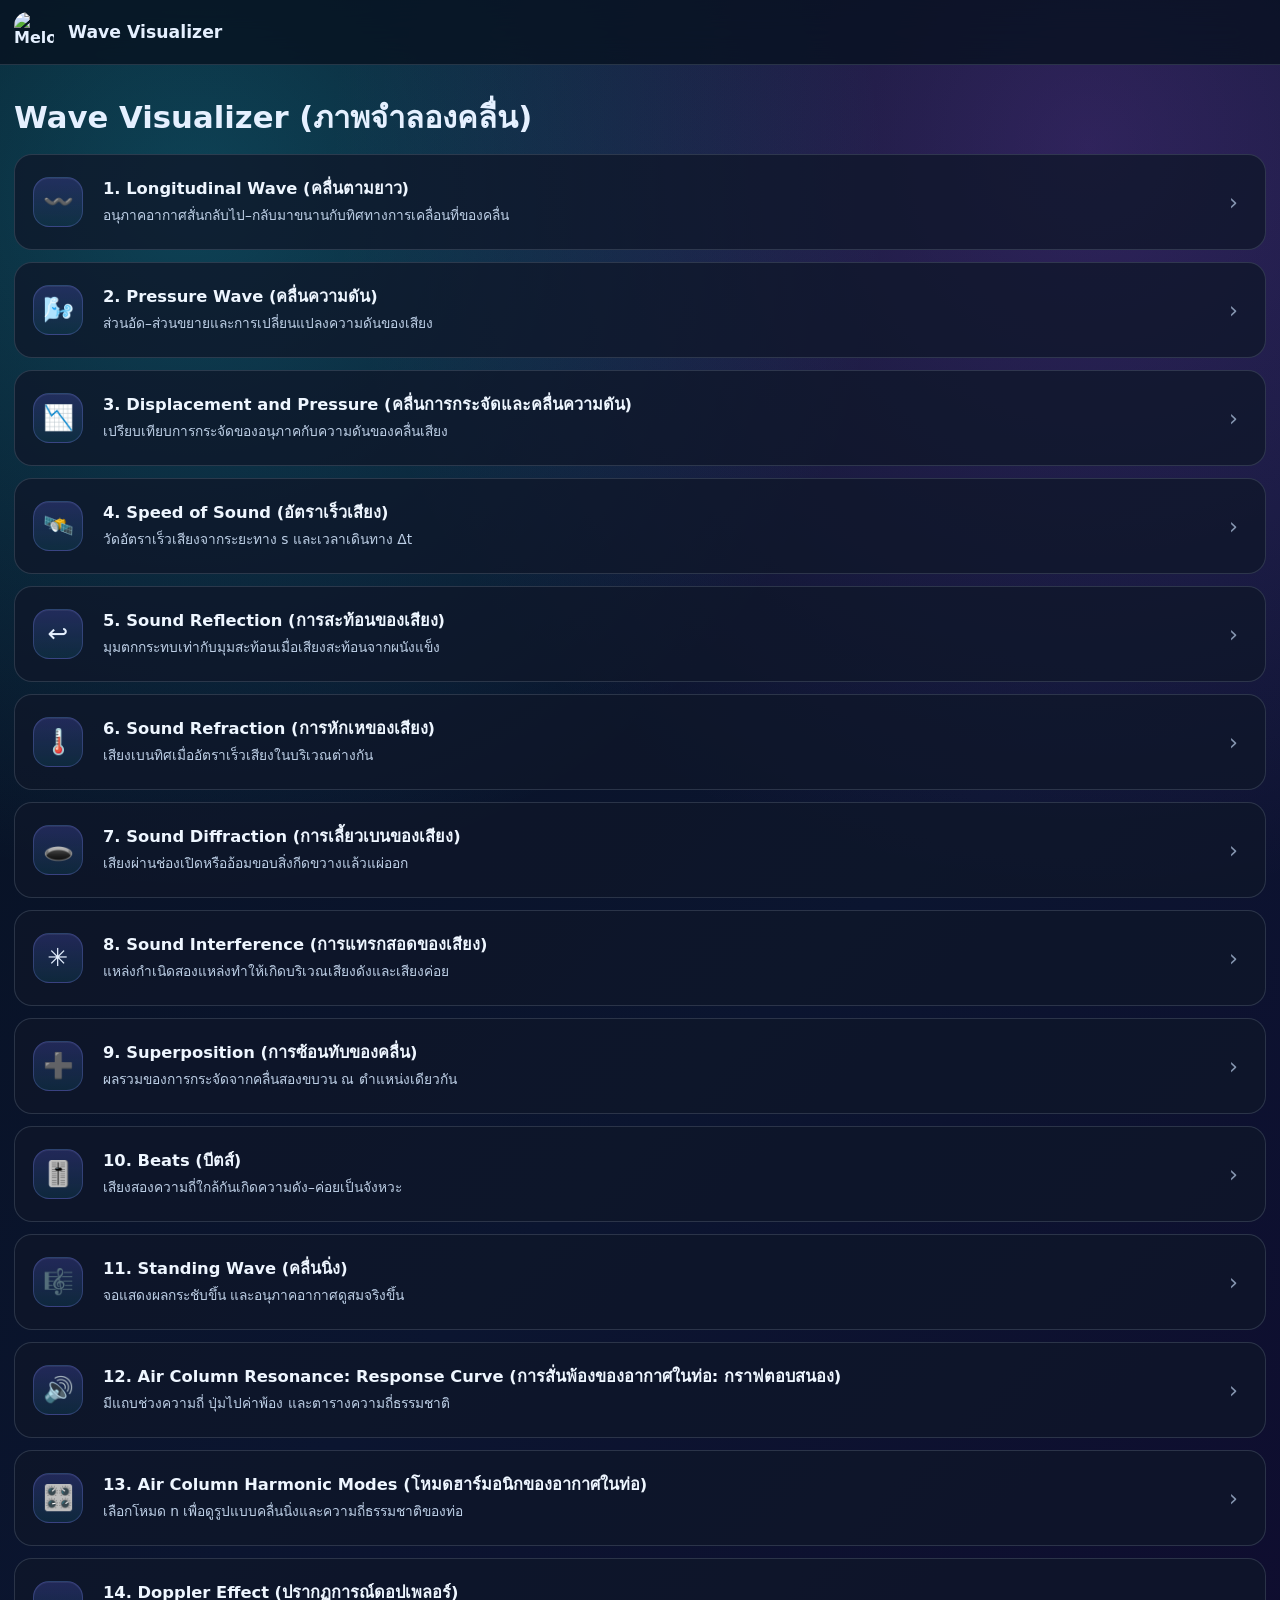
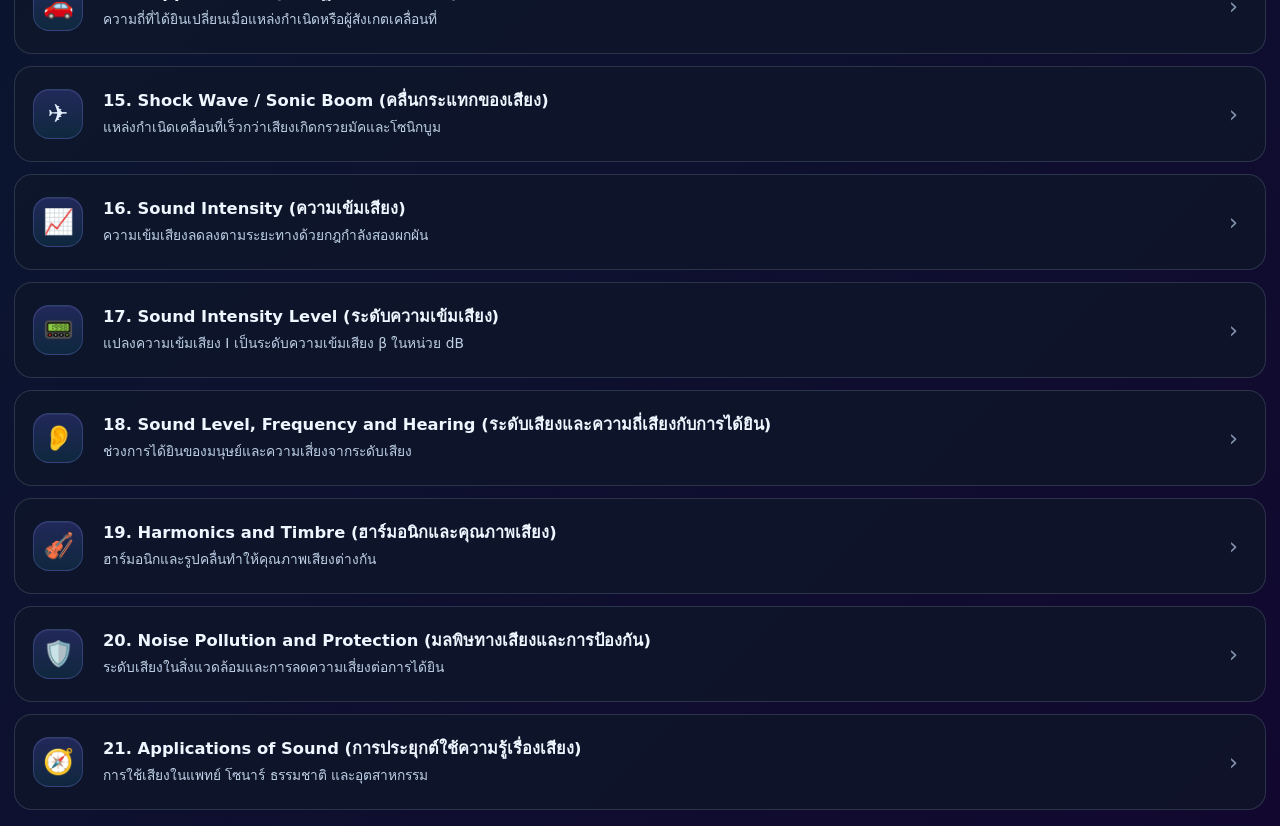
==== commit 0b119bb1: "Add files via upload" ====
--- a/visualizer.html
+++ b/visualizer.html
@@ -10,79 +10,168 @@
       <a class="menuItem vizSubItem" href="visualizer_longitudinal.html">
         <span class="vizSubIconWrap"><span class="icon">〰️</span></span>
         <div class="vizSubText">
-          <h3>Longitudinal Wave (คลื่นตามยาว)</h3>
-          <p>สังเกตการสั่นของอนุภาคในแนวเดียวกับการเคลื่อนที่ของคลื่น</p>
+          <h3>1. Longitudinal Wave (คลื่นตามยาว)</h3>
+          <p>อนุภาคอากาศสั่นกลับไป–กลับมาขนานกับทิศทางการเคลื่อนที่ของคลื่น</p>
         </div>
         <span class="vizSubArrow">›</span>
       </a>
       <a class="menuItem vizSubItem" href="visualizer_pressure.html">
-        <span class="vizSubIconWrap"><span class="icon">🔵</span></span>
+        <span class="vizSubIconWrap"><span class="icon">🌬️</span></span>
         <div class="vizSubText">
-          <h3>Pressure Wave (คลื่นความดัน)</h3>
-          <p>สังเกตบริเวณอัดแน่นและเบาบางของตัวกลาง</p>
+          <h3>2. Pressure Wave (คลื่นความดัน)</h3>
+          <p>ส่วนอัด–ส่วนขยายและการเปลี่ยนแปลงความดันของเสียง</p>
         </div>
         <span class="vizSubArrow">›</span>
       </a>
       <a class="menuItem vizSubItem" href="visualizer_displacementPressure.html">
-        <span class="vizSubIconWrap"><span class="icon">📈</span></span>
+        <span class="vizSubIconWrap"><span class="icon">📉</span></span>
         <div class="vizSubText">
-          <h3>Displacement + Pressure (การกระจัด + ความดัน)</h3>
-          <p>เปรียบเทียบความสัมพันธ์ระหว่างการกระจัดกับความดัน</p>
+          <h3>3. Displacement and Pressure (คลื่นการกระจัดและคลื่นความดัน)</h3>
+          <p>เปรียบเทียบการกระจัดของอนุภาคกับความดันของคลื่นเสียง</p>
         </div>
         <span class="vizSubArrow">›</span>
       </a>
       <a class="menuItem vizSubItem" href="visualizer_speedSound.html">
-        <div class="vizSubIcon">🛰️</div>
+        <span class="vizSubIconWrap"><span class="icon">🛰️</span></span>
         <div class="vizSubText">
-          <h3>Speed of Sound (อัตราเร็วเสียง)</h3>
-          <p>สังเกตความสัมพันธ์ระหว่างระยะทาง s เวลาที่เสียงเดินทาง และอัตราเร็วเสียง</p>
+          <h3>4. Speed of Sound (อัตราเร็วเสียง)</h3>
+          <p>วัดอัตราเร็วเสียงจากระยะทาง s และเวลาเดินทาง Δt</p>
         </div>
+        <span class="vizSubArrow">›</span>
+      </a>
+      <a class="menuItem vizSubItem" href="visualizer_sound_reflection.html">
+        <span class="vizSubIconWrap"><span class="icon">↩️</span></span>
+        <div class="vizSubText">
+          <h3>5. Sound Reflection (การสะท้อนของเสียง)</h3>
+          <p>มุมตกกระทบเท่ากับมุมสะท้อนเมื่อเสียงสะท้อนจากผนังแข็ง</p>
+        </div>
+        <span class="vizSubArrow">›</span>
+      </a>
+      <a class="menuItem vizSubItem" href="visualizer_sound_refraction.html">
+        <span class="vizSubIconWrap"><span class="icon">🌡️</span></span>
+        <div class="vizSubText">
+          <h3>6. Sound Refraction (การหักเหของเสียง)</h3>
+          <p>เสียงเบนทิศเมื่ออัตราเร็วเสียงในบริเวณต่างกัน</p>
+        </div>
+        <span class="vizSubArrow">›</span>
+      </a>
+      <a class="menuItem vizSubItem" href="visualizer_sound_diffraction.html">
+        <span class="vizSubIconWrap"><span class="icon">🕳️</span></span>
+        <div class="vizSubText">
+          <h3>7. Sound Diffraction (การเลี้ยวเบนของเสียง)</h3>
+          <p>เสียงผ่านช่องเปิดหรืออ้อมขอบสิ่งกีดขวางแล้วแผ่ออก</p>
+        </div>
+        <span class="vizSubArrow">›</span>
+      </a>
+      <a class="menuItem vizSubItem" href="visualizer_sound_interference.html">
+        <span class="vizSubIconWrap"><span class="icon">✳️</span></span>
+        <div class="vizSubText">
+          <h3>8. Sound Interference (การแทรกสอดของเสียง)</h3>
+          <p>แหล่งกำเนิดสองแหล่งทำให้เกิดบริเวณเสียงดังและเสียงค่อย</p>
+        </div>
+        <span class="vizSubArrow">›</span>
       </a>
       <a class="menuItem vizSubItem" href="visualizer_superposition.html">
         <span class="vizSubIconWrap"><span class="icon">➕</span></span>
         <div class="vizSubText">
-          <h3>Superposition (การซ้อนทับ)</h3>
-          <p>สังเกตผลรวมของคลื่นเมื่อคลื่นมากกว่า 1 ขบวนมาพบกัน</p>
+          <h3>9. Superposition (การซ้อนทับของคลื่น)</h3>
+          <p>ผลรวมของการกระจัดจากคลื่นสองขบวน ณ ตำแหน่งเดียวกัน</p>
         </div>
         <span class="vizSubArrow">›</span>
       </a>
       <a class="menuItem vizSubItem" href="visualizer_beatsViz.html">
-        <span class="vizSubIconWrap"><span class="icon">🎧</span></span>
+        <span class="vizSubIconWrap"><span class="icon">🎚️</span></span>
         <div class="vizSubText">
-          <h3>Beats (บีตส์)</h3>
-          <p>สังเกตการดัง–ค่อยสลับกันจากความถี่ใกล้เคียง</p>
+          <h3>10. Beats (บีตส์)</h3>
+          <p>เสียงสองความถี่ใกล้กันเกิดความดัง–ค่อยเป็นจังหวะ</p>
         </div>
         <span class="vizSubArrow">›</span>
       </a>
       <a class="menuItem vizSubItem" href="visualizer_standingAir.html">
-        <span class="vizSubIconWrap"><span class="icon">🧪</span></span>
+        <span class="vizSubIconWrap"><span class="icon">🎼</span></span>
         <div class="vizSubText">
-          <h3>Standing Wave (คลื่นนิ่ง)</h3>
-          <p>สังเกตตำแหน่งปมและปฏิบัพในคลื่นนิ่งของอากาศ</p>
+          <h3>11. Standing Wave (คลื่นนิ่ง)</h3>
+          <p>จอแสดงผลกระชับขึ้น และอนุภาคอากาศดูสมจริงขึ้น</p>
         </div>
         <span class="vizSubArrow">›</span>
       </a>
       <a class="menuItem vizSubItem" href="visualizer_resonanceViz.html">
-        <span class="vizSubIconWrap"><span class="icon">🎯</span></span>
+        <span class="vizSubIconWrap"><span class="icon">🔊</span></span>
         <div class="vizSubText">
-          <h3>Resonance (การสั่นพ้อง)</h3>
-          <p>สังเกตการตอบสนองมากเมื่อความถี่เหมาะสม</p>
+          <h3>12. Air Column Resonance: Response Curve (การสั่นพ้องของอากาศในท่อ: กราฟตอบสนอง)</h3>
+          <p>มีแถบช่วงความถี่ ปุ่มไปค่าพ้อง และตารางความถี่ธรรมชาติ</p>
+        </div>
+        <span class="vizSubArrow">›</span>
+      </a>
+      <a class="menuItem vizSubItem" href="visualizer_resonance_air_harmonics.html">
+        <span class="vizSubIconWrap"><span class="icon">🎛️</span></span>
+        <div class="vizSubText">
+          <h3>13. Air Column Harmonic Modes (โหมดฮาร์มอนิกของอากาศในท่อ)</h3>
+          <p>เลือกโหมด n เพื่อดูรูปแบบคลื่นนิ่งและความถี่ธรรมชาติของท่อ</p>
+        </div>
+        <span class="vizSubArrow">›</span>
+      </a>
+      <a class="menuItem vizSubItem" href="visualizer_dopplerViz.html">
+        <span class="vizSubIconWrap"><span class="icon">🚗</span></span>
+        <div class="vizSubText">
+          <h3>14. Doppler Effect (ปรากฏการณ์ดอปเพลอร์)</h3>
+          <p>ความถี่ที่ได้ยินเปลี่ยนเมื่อแหล่งกำเนิดหรือผู้สังเกตเคลื่อนที่</p>
+        </div>
+        <span class="vizSubArrow">›</span>
+      </a>
+      <a class="menuItem vizSubItem" href="visualizer_shock_wave.html">
+        <span class="vizSubIconWrap"><span class="icon">✈️</span></span>
+        <div class="vizSubText">
+          <h3>15. Shock Wave / Sonic Boom (คลื่นกระแทกของเสียง)</h3>
+          <p>แหล่งกำเนิดเคลื่อนที่เร็วกว่าเสียงเกิดกรวยมัคและโซนิกบูม</p>
+        </div>
+        <span class="vizSubArrow">›</span>
+      </a>
+      <a class="menuItem vizSubItem" href="visualizer_sound_intensity.html">
+        <span class="vizSubIconWrap"><span class="icon">📈</span></span>
+        <div class="vizSubText">
+          <h3>16. Sound Intensity (ความเข้มเสียง)</h3>
+          <p>ความเข้มเสียงลดลงตามระยะทางด้วยกฎกำลังสองผกผัน</p>
+        </div>
+        <span class="vizSubArrow">›</span>
+      </a>
+      <a class="menuItem vizSubItem" href="visualizer_sound_intensity_level.html">
+        <span class="vizSubIconWrap"><span class="icon">📟</span></span>
+        <div class="vizSubText">
+          <h3>17. Sound Intensity Level (ระดับความเข้มเสียง)</h3>
+          <p>แปลงความเข้มเสียง I เป็นระดับความเข้มเสียง β ในหน่วย dB</p>
+        </div>
+        <span class="vizSubArrow">›</span>
+      </a>
+      <a class="menuItem vizSubItem" href="visualizer_sound_level_hearing.html">
+        <span class="vizSubIconWrap"><span class="icon">👂</span></span>
+        <div class="vizSubText">
+          <h3>18. Sound Level, Frequency and Hearing (ระดับเสียงและความถี่เสียงกับการได้ยิน)</h3>
+          <p>ช่วงการได้ยินของมนุษย์และความเสี่ยงจากระดับเสียง</p>
         </div>
         <span class="vizSubArrow">›</span>
       </a>
       <a class="menuItem vizSubItem" href="visualizer_harmonicsViz.html">
-        <span class="vizSubIconWrap"><span class="icon">🎼</span></span>
+        <span class="vizSubIconWrap"><span class="icon">🎻</span></span>
         <div class="vizSubText">
-          <h3>Harmonics / Timbre (ฮาร์มอนิก / คุณภาพเสียง)</h3>
-          <p>สังเกตองค์ประกอบฮาร์มอนิกที่ทำให้เสียงต่างกัน</p>
+          <h3>19. Harmonics and Timbre (ฮาร์มอนิกและคุณภาพเสียง)</h3>
+          <p>ฮาร์มอนิกและรูปคลื่นทำให้คุณภาพเสียงต่างกัน</p>
         </div>
         <span class="vizSubArrow">›</span>
       </a>
-      <a class="menuItem vizSubItem" href="visualizer_dopplerViz.html">
-        <span class="vizSubIconWrap"><span class="icon">🌀</span></span>
+      <a class="menuItem vizSubItem" href="visualizer_noise_pollution.html">
+        <span class="vizSubIconWrap"><span class="icon">🛡️</span></span>
         <div class="vizSubText">
-          <h3>Doppler Effect (ปรากฏการณ์ดอปเพลอร์)</h3>
-          <p>สังเกตการเปลี่ยนความถี่เมื่อแหล่งกำเนิดหรือผู้สังเกตเคลื่อนที่</p>
+          <h3>20. Noise Pollution and Protection (มลพิษทางเสียงและการป้องกัน)</h3>
+          <p>ระดับเสียงในสิ่งแวดล้อมและการลดความเสี่ยงต่อการได้ยิน</p>
+        </div>
+        <span class="vizSubArrow">›</span>
+      </a>
+      <a class="menuItem vizSubItem" href="visualizer_applications_sound.html">
+        <span class="vizSubIconWrap"><span class="icon">🧭</span></span>
+        <div class="vizSubText">
+          <h3>21. Applications of Sound (การประยุกต์ใช้ความรู้เรื่องเสียง)</h3>
+          <p>การใช้เสียงในแพทย์ โซนาร์ ธรรมชาติ และอุตสาหกรรม</p>
         </div>
         <span class="vizSubArrow">›</span>
       </a>
--- a/style.css
+++ b/style.css
@@ -1064,3 +1064,1984 @@
     overflow:hidden;
   }
 }
+
+
+/* v5.23 longitudinal cleanup */
+#visualizer[data-viz-mode="longitudinal"] .playerCenter{
+  justify-content:center;
+}
+#visualizer[data-viz-mode="longitudinal"] .localExportCard .actions{
+  flex-wrap:wrap;
+}
+#visualizer[data-viz-mode="longitudinal"] .localPngBtn{
+  border-color: rgba(148,163,184,.22);
+}
+
+
+/* v5.24 pressure cleanup */
+#visualizer[data-viz-mode="pressure"] .playerCenter{
+  justify-content:center;
+}
+#visualizer[data-viz-mode="pressure"] .localExportCard .actions{
+  flex-wrap:wrap;
+}
+#visualizer[data-viz-mode="pressure"] .localPngBtn{
+  border-color: rgba(148,163,184,.22);
+}
+
+
+/* v5.25 displacement + transverse cleanup */
+#visualizer[data-viz-mode="displacementPressure"] .playerCenter,
+#visualizer[data-viz-mode="transverseCompare"] .playerCenter{
+  justify-content:center;
+}
+#visualizer[data-viz-mode="displacementPressure"] .localExportCard .actions,
+#visualizer[data-viz-mode="transverseCompare"] .localExportCard .actions{
+  flex-wrap:wrap;
+}
+#visualizer[data-viz-mode="displacementPressure"] .localPngBtn,
+#visualizer[data-viz-mode="transverseCompare"] .localPngBtn{
+  border-color: rgba(148,163,184,.22);
+}
+
+
+/* v5.26 superposition beats standing cleanup */
+#visualizer[data-viz-mode="superposition"] .playerCenter,
+#visualizer[data-viz-mode="beatsViz"] .playerCenter,
+#visualizer[data-viz-mode="standingAir"] .playerCenter{
+  justify-content:center;
+}
+#visualizer[data-viz-mode="superposition"] .localExportCard .actions,
+#visualizer[data-viz-mode="beatsViz"] .localExportCard .actions,
+#visualizer[data-viz-mode="standingAir"] .localExportCard .actions{
+  flex-wrap:wrap;
+}
+#visualizer[data-viz-mode="superposition"] .localPngBtn,
+#visualizer[data-viz-mode="beatsViz"] .localPngBtn,
+#visualizer[data-viz-mode="standingAir"] .localPngBtn{
+  border-color: rgba(148,163,184,.22);
+}
+
+
+/* v5.27 longitudinal visualizer template */
+.visualizerTemplatePage .templateHead{margin-bottom:14px}
+.visualizerTemplatePage .miniTag{display:inline-flex;align-items:center;gap:8px;padding:7px 12px;border-radius:999px;background:rgba(56,189,248,.12);border:1px solid rgba(56,189,248,.35);color:#cfe9ff;font-size:.78rem;font-weight:700;letter-spacing:.02em;margin-bottom:10px}
+.visualizerTemplatePage .sectionLead{margin:8px 0 0;color:var(--muted);max-width:860px;line-height:1.55}
+.vizConceptStrip{display:grid;grid-template-columns:repeat(4,minmax(0,1fr));gap:12px;margin:0 0 16px}
+.conceptChip{display:flex;align-items:center;gap:12px;padding:14px 16px;border-radius:20px;background:linear-gradient(180deg, rgba(15,23,42,.92), rgba(19,33,58,.9));border:1px solid rgba(148,163,184,.18);box-shadow:0 10px 25px rgba(2,6,23,.22)}
+.conceptChip.accent{border-color:rgba(255,77,109,.28)}
+.chipIcon{display:inline-flex;align-items:center;justify-content:center;width:38px;height:38px;border-radius:12px;background:rgba(99,102,241,.22);color:#fff;font-weight:800;font-size:1.1rem;flex:0 0 auto}
+.chipIcon.dot{background:rgba(255,77,109,.16);position:relative}
+.chipIcon.dot::before{content:"";width:14px;height:14px;border-radius:50%;background:#ff4d6d;box-shadow:0 0 0 3px rgba(255,255,255,.18);display:block}
+.conceptChip b{display:block;font-size:.95rem;margin-bottom:2px}
+.conceptChip small{display:block;color:var(--muted);line-height:1.35}
+.visualizerTemplateGrid{display:grid;grid-template-columns:minmax(0,1.6fr) minmax(320px,.95fr);gap:16px;align-items:start}
+.templateMainViz,.templateControlViz,.templateExportCard{border-radius:24px;background:linear-gradient(180deg, rgba(17,24,39,.95), rgba(20,32,58,.95));box-shadow:0 18px 40px rgba(2,6,23,.26)}
+.templateMainViz{padding-bottom:16px}
+.templateUnderCanvas{display:grid;grid-template-columns:1.2fr .9fr;gap:12px;padding:12px 16px 0}
+.templateInsightCard,.templateLegendCard{background:rgba(8,15,29,.72);border:1px solid rgba(148,163,184,.16);border-radius:18px;padding:14px 16px}
+.insightTitle{font-weight:800;margin-bottom:8px;color:#eef6ff}
+.templateInsightCard ul{margin:0;padding-left:18px;color:#c7d2e5;line-height:1.5}
+.templateLegendCard{display:grid;gap:10px;align-content:start}
+.legendRow{display:flex;align-items:center;gap:10px;color:#dbeafe;font-size:.92rem}
+.legendDot{width:14px;height:14px;border-radius:50%;display:inline-block;flex:0 0 auto}
+.legendDot.cyan{background:#22d3ee}
+.legendDot.red{background:#ff4d6d;box-shadow:0 0 0 2px rgba(255,255,255,.2)}
+.legendMark{display:inline-flex;align-items:center;justify-content:center;width:14px;height:14px;color:#cbd5e1;font-weight:800}
+.templateReadout > div{min-height:96px}
+.templateReadout small{display:block;margin-top:7px;color:#9fb3c8;font-size:.78rem;line-height:1.35}
+.panelTitleRow{display:flex;justify-content:space-between;align-items:flex-start;gap:10px;margin-bottom:10px}
+.panelTitleRow h3{margin:0}
+.panelHint{display:inline-flex;align-items:center;color:#9fb3c8;font-size:.8rem;line-height:1.35;text-align:right;max-width:220px}
+.richField{padding:2px 0 6px}
+.richField label{display:flex;justify-content:space-between;align-items:center;gap:8px;flex-wrap:wrap}
+.valueBadge{display:inline-flex;align-items:center;justify-content:center;padding:4px 10px;border-radius:999px;background:rgba(99,102,241,.18);border:1px solid rgba(99,102,241,.35);color:#e0e7ff;font-size:.78rem;font-weight:700}
+.miniInfoGrid{display:grid;grid-template-columns:1fr 1fr;gap:10px;margin-top:14px}
+.miniInfoCard{padding:12px 12px 13px;border-radius:16px;background:rgba(9,16,31,.72);border:1px solid rgba(148,163,184,.14)}
+.miniInfoCard b{display:block;font-size:.86rem;margin-bottom:6px;color:#eef6ff}
+.miniInfoCard small{display:block;color:#9fb3c8;line-height:1.38}
+.templateExportCard .actions{flex-wrap:wrap}
+#visualizer[data-viz-mode="longitudinal"] .vizPlayerBar{margin:12px 16px 0}
+#visualizer[data-viz-mode="longitudinal"] .vizReadout{padding:14px 16px 0}
+#visualizer[data-viz-mode="longitudinal"] .controlViz{padding-top:18px}
+@media (max-width: 980px){
+  .vizConceptStrip{grid-template-columns:1fr 1fr}
+  .visualizerTemplateGrid{grid-template-columns:1fr}
+  .templateUnderCanvas{grid-template-columns:1fr}
+  .panelHint{max-width:none;text-align:left}
+}
+@media (max-width: 640px){
+  .vizConceptStrip{grid-template-columns:1fr}
+  .conceptChip{padding:12px 14px}
+  .chipIcon{width:34px;height:34px;font-size:1rem}
+  .templateReadout > div{min-height:86px}
+  .miniInfoGrid{grid-template-columns:1fr}
+  .panelTitleRow{flex-direction:column}
+}
+
+
+/* v5.28 all visualizer template */
+.legendDot.yellow{background:#fbbf24}
+.legendDot.purple{background:#a855f7}
+.valueBadge.textOnly{padding-inline:12px}
+.visualizerTemplatePage .templateLegendCard .legendRow span:last-child{line-height:1.35}
+@media (max-width: 980px){
+  .visualizerTemplateGrid{grid-template-columns:1fr}
+}
+
+
+/* v5.29 longitudinal focus cleanup */
+.longitudinalFocusPage .longitudinalFocusGrid{align-items:start}
+.longitudinalFocusPage .longitudinalMainViz{padding-bottom:14px}
+.longitudinalFocusPage .vizMediaFrame{border-radius:22px;overflow:hidden;background:linear-gradient(180deg, rgba(6,11,24,.94), rgba(10,16,30,.96));border:1px solid rgba(148,163,184,.16);box-shadow:inset 0 0 0 1px rgba(255,255,255,.03)}
+.longitudinalFocusPage .vizMediaFrame .vizSingleModeLabel{margin:0;border-radius:0;padding:14px 16px;background:rgba(17,24,39,.75);border-bottom:1px solid rgba(148,163,184,.12)}
+.longitudinalFocusPage .vizMediaFrame canvas{display:block}
+.longitudinalFocusPage .embeddedPlayerBar{margin:0;border-radius:0;padding:10px 14px;background:rgba(8,13,24,.96);border-top:1px solid rgba(148,163,184,.12)}
+.longitudinalFocusPage .templateReadout{padding-top:14px}
+.longitudinalFocusPage .explainDetails{margin:14px 0 0;border:1px solid rgba(148,163,184,.16);border-radius:18px;background:rgba(8,15,29,.62);overflow:hidden}
+.longitudinalFocusPage .explainDetails summary{cursor:pointer;list-style:none;padding:14px 16px;font-weight:700;color:#eef6ff;display:flex;align-items:center;justify-content:space-between;gap:10px}
+.longitudinalFocusPage .explainDetails summary::-webkit-details-marker{display:none}
+.longitudinalFocusPage .explainDetails summary::after{content:'▾';font-size:.95rem;color:#cbd5e1;transition:transform .18s ease}
+.longitudinalFocusPage .explainDetails[open] summary::after{transform:rotate(180deg)}
+.longitudinalFocusPage .detailsBody{padding:0 16px 16px}
+.longitudinalFocusPage .compactExplainStrip{margin-top:2px;grid-template-columns:repeat(2,minmax(0,1fr));gap:10px}
+.longitudinalFocusPage .compactExplainStrip .conceptChip{padding:12px 14px}
+.longitudinalFocusPage .explainGrid{padding:12px 0 0;grid-template-columns:1.1fr .9fr}
+.longitudinalFocusPage .templateControlViz .miniInfoGrid{display:none !important}
+@media (max-width: 980px){
+  .longitudinalFocusPage .compactExplainStrip{grid-template-columns:1fr 1fr}
+  .longitudinalFocusPage .explainGrid{grid-template-columns:1fr}
+}
+@media (max-width: 640px){
+  .longitudinalFocusPage .compactExplainStrip{grid-template-columns:1fr}
+  .longitudinalFocusPage .embeddedPlayerBar{padding:10px 12px}
+  .longitudinalFocusPage .embeddedPlayerBar .playerNow{font-size:.82rem}
+}
+
+
+/* v5.30 longitudinal minimal player */
+.longitudinalFocusPage .embeddedPlayerBar{display:flex;justify-content:center;align-items:center;min-height:78px}
+.longitudinalFocusPage .embeddedPlayerBar .playerCluster.playerLeft,
+.longitudinalFocusPage .embeddedPlayerBar .vizPlayerMeta{display:none !important}
+.longitudinalFocusPage .embeddedPlayerBar .playerCenterOnly{width:100%;justify-content:center}
+.longitudinalFocusPage .embeddedPlayerBar .playerBtn{width:52px;height:52px}
+.longitudinalFocusPage .embeddedPlayerBar .playerPrimary{transform:scale(1.06)}
+.longitudinalFocusPage .templateMainViz .templateReadout{display:none !important}
+
+
+/* v5.31 longitudinal balanced proportions */
+.longitudinalFocusPage .longitudinalFocusGrid{
+  grid-template-columns:minmax(0,2.15fr) minmax(260px,.72fr);
+  gap:14px;
+  align-items:start;
+}
+.longitudinalFocusPage .longitudinalMainViz{padding-bottom:12px;min-width:0}
+.longitudinalFocusPage .longitudinalControlViz{
+  justify-self:end;
+  width:100%;
+  max-width:320px;
+  padding:16px 16px 14px;
+}
+.longitudinalFocusPage .vizMediaFrame{border-radius:22px;overflow:hidden;background:linear-gradient(180deg, rgba(6,11,24,.94), rgba(10,16,30,.96));border:1px solid rgba(148,163,184,.16);box-shadow:inset 0 0 0 1px rgba(255,255,255,.03)}
+.longitudinalFocusPage .vizMediaFrame .vizSingleModeLabel{margin:0;border-radius:0;padding:13px 16px;background:rgba(17,24,39,.75);border-bottom:1px solid rgba(148,163,184,.12)}
+.longitudinalFocusPage .vizMediaFrame canvas{display:block;width:100%;height:auto;aspect-ratio:1200/520;background:#040914}
+.longitudinalFocusPage .embeddedPlayerBar{display:flex;justify-content:center;align-items:center;min-height:72px;margin:0;border-radius:0;padding:10px 12px;background:rgba(8,13,24,.96);border-top:1px solid rgba(148,163,184,.12)}
+.longitudinalFocusPage .embeddedPlayerBar .playerCluster.playerLeft,
+.longitudinalFocusPage .embeddedPlayerBar .vizPlayerMeta{display:none !important}
+.longitudinalFocusPage .embeddedPlayerBar .playerCenterOnly{width:100%;justify-content:center;gap:16px}
+.longitudinalFocusPage .embeddedPlayerBar .playerBtn{width:50px;height:50px}
+.longitudinalFocusPage .embeddedPlayerBar .playerPrimary{transform:scale(1.05)}
+.longitudinalFocusPage .explainDetails{margin:12px 0 0;border:1px solid rgba(148,163,184,.16);border-radius:18px;background:rgba(8,15,29,.62);overflow:hidden}
+.longitudinalFocusPage .explainDetails summary{cursor:pointer;list-style:none;padding:13px 16px;font-weight:700;color:#eef6ff;display:flex;align-items:center;justify-content:space-between;gap:10px}
+.longitudinalFocusPage .explainDetails summary::-webkit-details-marker{display:none}
+.longitudinalFocusPage .explainDetails summary::after{content:'▾';font-size:.95rem;color:#cbd5e1;transition:transform .18s ease}
+.longitudinalFocusPage .explainDetails[open] summary::after{transform:rotate(180deg)}
+.longitudinalFocusPage .detailsBody{padding:0 14px 14px}
+.longitudinalFocusPage .compactExplainStrip{margin-top:2px;grid-template-columns:repeat(2,minmax(0,1fr));gap:10px}
+.longitudinalFocusPage .compactExplainStrip .conceptChip{padding:12px 14px}
+.longitudinalFocusPage .explainGrid{padding:12px 0 0;grid-template-columns:1.15fr .85fr}
+.longitudinalFocusPage .longitudinalControlViz .panelTitleRow{margin-bottom:8px}
+.longitudinalFocusPage .longitudinalControlViz .panelHint{max-width:170px;font-size:.74rem}
+.longitudinalFocusPage .longitudinalControlViz .richField{padding:0 0 4px}
+.longitudinalFocusPage .longitudinalControlViz .field label{font-size:.94rem}
+.longitudinalFocusPage .longitudinalControlViz input[type="range"]{margin-top:4px}
+.longitudinalFocusPage .longitudinalControlViz .valueBadge{padding:3px 9px;font-size:.75rem}
+.longitudinalFocusPage .templateMainViz .templateReadout,
+.longitudinalFocusPage .templateControlViz .miniInfoGrid{display:none !important}
+@media (max-width: 1100px){
+  .longitudinalFocusPage .longitudinalFocusGrid{grid-template-columns:minmax(0,1.65fr) minmax(250px,.85fr)}
+  .longitudinalFocusPage .longitudinalControlViz{max-width:none}
+}
+@media (max-width: 980px){
+  .longitudinalFocusPage .longitudinalFocusGrid{grid-template-columns:1fr}
+  .longitudinalFocusPage .longitudinalControlViz{justify-self:stretch;max-width:none;padding:18px}
+  .longitudinalFocusPage .compactExplainStrip{grid-template-columns:1fr 1fr}
+  .longitudinalFocusPage .explainGrid{grid-template-columns:1fr}
+}
+@media (max-width: 640px){
+  .longitudinalFocusPage .compactExplainStrip{grid-template-columns:1fr}
+  .longitudinalFocusPage .embeddedPlayerBar{padding:10px 12px}
+  .longitudinalFocusPage .embeddedPlayerBar .playerBtn{width:46px;height:46px}
+}
+
+
+/* v5.32 longitudinal refined text layout */
+.longitudinalFocusPage .panelTitleStack{display:flex;flex-direction:column;align-items:flex-start;gap:4px;margin-bottom:10px}
+.longitudinalFocusPage .panelTitleStack h3{margin:0}
+.longitudinalFocusPage .panelSubtext{margin:0;color:#9fb2cf;font-size:.82rem;line-height:1.4}
+.longitudinalFocusPage .longitudinalControlViz .panelSubtext{max-width:100%}
+.longitudinalFocusPage .templateExportCard .panelSubtext{max-width:100%}
+.longitudinalFocusPage .longitudinalControlViz .panelTitleRow,
+.longitudinalFocusPage .templateExportCard .panelTitleRow{display:none !important}
+
+
+/* v5.33 visualizer menu balanced */
+.visualizerMenuPage .visualizerMenuHead{margin-bottom:12px}
+.visualizerMenuPage .visualizerMenuHead h2{margin-bottom:0}
+.visualizerMenuPage .visualizerSubGrid{
+  grid-template-columns:1fr !important;
+  gap:12px !important;
+}
+.visualizerMenuPage .vizSubItem{
+  display:grid !important;
+  grid-template-columns:56px minmax(0,1fr) 18px;
+  align-items:center;
+  gap:14px;
+  min-height:96px !important;
+  padding:16px 18px !important;
+  border-radius:22px;
+}
+.visualizerMenuPage .vizSubIconWrap{
+  width:50px;
+  height:50px;
+  border-radius:16px;
+  display:flex;
+  align-items:center;
+  justify-content:center;
+  background:linear-gradient(180deg, rgba(99,102,241,.24), rgba(34,211,238,.10));
+  border:1px solid rgba(129,140,248,.26);
+  box-shadow:inset 0 1px 0 rgba(255,255,255,.06);
+}
+.visualizerMenuPage .vizSubItem .icon{
+  font-size:1.55rem !important;
+  display:block;
+  margin:0 !important;
+  line-height:1;
+}
+.visualizerMenuPage .vizSubText{
+  min-width:0;
+}
+.visualizerMenuPage .vizSubItem h3{
+  font-size:1.02rem !important;
+  line-height:1.32 !important;
+  margin:0 0 6px !important;
+  color:#eef6ff;
+}
+.visualizerMenuPage .vizSubItem p{
+  margin:0 !important;
+  font-size:.86rem !important;
+  line-height:1.45 !important;
+  color:#bed0e7;
+  max-width:none !important;
+  display:-webkit-box;
+  -webkit-line-clamp:2;
+  -webkit-box-orient:vertical;
+  overflow:hidden;
+}
+.visualizerMenuPage .vizSubArrow{
+  font-size:1.4rem;
+  line-height:1;
+  color:#93a4bf;
+  opacity:.9;
+}
+.visualizerMenuPage .vizSubItem:hover .vizSubArrow{
+  color:#dbeafe;
+}
+@media (max-width: 640px){
+  .visualizerMenuPage .vizSubItem{
+    grid-template-columns:50px minmax(0,1fr) 16px;
+    gap:12px;
+    padding:14px 14px !important;
+    min-height:90px !important;
+  }
+  .visualizerMenuPage .vizSubIconWrap{width:44px;height:44px;border-radius:14px}
+  .visualizerMenuPage .vizSubItem .icon{font-size:1.3rem !important}
+  .visualizerMenuPage .vizSubItem h3{font-size:.96rem !important;line-height:1.28 !important}
+  .visualizerMenuPage .vizSubItem p{font-size:.82rem !important;line-height:1.4 !important}
+}
+
+/* v5.34 Longitudinal final visual style */
+.longitudinalFocusPage .vizMediaFrame canvas{
+  min-height: 440px;
+}
+@media (orientation: landscape) and (max-height: 600px){
+  .longitudinalFocusPage .longitudinalFocusGrid{
+    grid-template-columns:minmax(0,2.2fr) minmax(250px,.72fr);
+  }
+  .longitudinalFocusPage .vizMediaFrame canvas{
+    min-height: 360px;
+  }
+}
+
+/* v5.39: keep full Home, tune Longitudinal graph only */
+.longitudinalFocusPage .vizMediaFrame canvas{
+  min-height: 430px;
+}
+@media (orientation: landscape) and (max-height: 620px){
+  .longitudinalFocusPage .vizMediaFrame canvas{
+    min-height: 360px;
+  }
+}
+
+/* v5.40: full Home preserved, Longitudinal subpage cleaned */
+.longitudinalFocusPage .vizMediaFrame canvas{
+  min-height: 430px;
+}
+@media (orientation: landscape) and (max-height: 620px){
+  .longitudinalFocusPage .vizMediaFrame canvas{
+    min-height: 360px;
+  }
+}
+
+
+/* v5.41 longitudinal player ui refinement */
+.longitudinalFocusPage .embeddedPlayerBar{
+  position:relative;
+  display:flex;
+  justify-content:center;
+  align-items:center;
+  min-height:88px;
+  margin:0;
+  border-radius:0 0 18px 18px;
+  padding:14px 16px 16px;
+  background:linear-gradient(180deg, rgba(2,6,23,.20) 0%, rgba(2,6,23,.82) 24%, rgba(2,6,23,.97) 100%);
+  border-top:1px solid rgba(148,163,184,.12);
+  box-shadow: inset 0 1px 0 rgba(255,255,255,.05), 0 -10px 22px rgba(2,6,23,.18);
+  backdrop-filter:blur(12px);
+}
+.longitudinalFocusPage .embeddedPlayerBar::before{
+  content:"";
+  position:absolute;
+  top:10px;
+  left:50%;
+  transform:translateX(-50%);
+  width:180px;
+  height:3px;
+  border-radius:999px;
+  background:linear-gradient(90deg, rgba(34,211,238,0), rgba(34,211,238,.7), rgba(168,85,247,.72), rgba(168,85,247,0));
+  opacity:.55;
+}
+.longitudinalFocusPage .embeddedPlayerBar .playerCluster.playerLeft,
+.longitudinalFocusPage .embeddedPlayerBar .vizPlayerMeta{display:none !important}
+.longitudinalFocusPage .embeddedPlayerBar .playerCenterOnly{
+  width:100%;
+  justify-content:center;
+  align-items:center;
+  gap:18px;
+}
+.longitudinalFocusPage .embeddedPlayerBar .playerBtn{
+  position:relative;
+  width:58px;
+  height:58px;
+  border-radius:999px;
+  border:1px solid rgba(255,255,255,.10);
+  background:linear-gradient(180deg, rgba(30,41,59,.98), rgba(15,23,42,.98));
+  box-shadow:0 10px 22px rgba(2,6,23,.28), inset 0 1px 0 rgba(255,255,255,.06);
+  display:inline-flex;
+  align-items:center;
+  justify-content:center;
+  transition:transform .18s ease, box-shadow .18s ease, border-color .18s ease, filter .18s ease;
+}
+.longitudinalFocusPage .embeddedPlayerBar .playerBtn::after{
+  content:"";
+  position:absolute;
+  inset:4px;
+  border-radius:inherit;
+  border:1px solid rgba(255,255,255,.04);
+  pointer-events:none;
+}
+.longitudinalFocusPage .embeddedPlayerBar .playerBtn:hover{
+  transform:translateY(-2px) scale(1.03);
+  border-color:rgba(103,232,249,.36);
+  box-shadow:0 14px 26px rgba(2,6,23,.34), 0 0 0 4px rgba(34,211,238,.06), inset 0 1px 0 rgba(255,255,255,.10);
+}
+.longitudinalFocusPage .embeddedPlayerBar .playerBtn:active{
+  transform:translateY(0) scale(.98);
+}
+.longitudinalFocusPage .embeddedPlayerBar .playerPrimary{
+  width:68px;
+  height:68px;
+  background:linear-gradient(135deg, #7c3aed 0%, #6366f1 45%, #06b6d4 100%);
+  border-color:rgba(255,255,255,.22);
+  box-shadow:0 18px 30px rgba(79,70,229,.30), 0 0 0 6px rgba(99,102,241,.10), inset 0 1px 0 rgba(255,255,255,.28);
+}
+.longitudinalFocusPage .embeddedPlayerBar .playerPrimary:hover{
+  box-shadow:0 20px 34px rgba(79,70,229,.38), 0 0 0 8px rgba(99,102,241,.12), inset 0 1px 0 rgba(255,255,255,.34);
+}
+.longitudinalFocusPage .embeddedPlayerBar .playerBtn.isActive{
+  border-color:rgba(96,165,250,.44);
+  box-shadow:0 12px 26px rgba(2,6,23,.34), 0 0 0 5px rgba(96,165,250,.09), inset 0 1px 0 rgba(255,255,255,.08);
+}
+.longitudinalFocusPage .embeddedPlayerBar .playerPrimary.isActive{
+  box-shadow:0 20px 36px rgba(79,70,229,.40), 0 0 0 8px rgba(99,102,241,.13), inset 0 1px 0 rgba(255,255,255,.36);
+}
+.longitudinalFocusPage .embeddedPlayerBar .playerBtn.isPressed{
+  animation:playerPulse .45s ease;
+}
+.longitudinalFocusPage .embeddedPlayerBar .playerGlyph{
+  width:24px;
+  height:24px;
+  display:inline-flex;
+  align-items:center;
+  justify-content:center;
+  color:#e6f0ff;
+}
+.longitudinalFocusPage .embeddedPlayerBar .playerPrimary .playerGlyph{
+  width:28px;
+  height:28px;
+  color:#ffffff;
+}
+.longitudinalFocusPage .embeddedPlayerBar .playerGlyph svg{
+  width:100%;
+  height:100%;
+  display:block;
+  stroke:currentColor;
+  stroke-width:2.2;
+  stroke-linecap:round;
+  stroke-linejoin:round;
+  fill:none;
+}
+.longitudinalFocusPage .embeddedPlayerBar .playerPlay svg{fill:currentColor;stroke:none;margin-left:2px}
+.longitudinalFocusPage .embeddedPlayerBar .playerPause svg rect{fill:currentColor;stroke:none}
+
+@keyframes playerPulse{
+  0%{transform:scale(1)}
+  40%{transform:scale(.92)}
+  100%{transform:scale(1)}
+}
+
+@media (max-width: 640px){
+  .longitudinalFocusPage .embeddedPlayerBar{
+    min-height:80px;
+    padding:12px 12px 14px;
+  }
+  .longitudinalFocusPage .embeddedPlayerBar::before{width:140px}
+  .longitudinalFocusPage .embeddedPlayerBar .playerCenterOnly{gap:14px}
+  .longitudinalFocusPage .embeddedPlayerBar .playerBtn{width:52px;height:52px}
+  .longitudinalFocusPage .embeddedPlayerBar .playerPrimary{width:62px;height:62px}
+}
+
+/* v5.47: remove non-functional page back button to gain vertical space */
+.detailPage .backBtn{
+  display:none !important;
+}
+.detailPage .detailNav{
+  justify-content:flex-start;
+  gap:0;
+}
+.detailPage .brand{
+  gap:14px;
+}
+@media(max-width:760px){
+  .detailPage .brand img{
+    width:42px;
+    height:42px;
+  }
+}
+
+
+/* v5.52 mobile graph focus */
+@media (max-width: 760px){
+  .detailPage main > section.activeDetail{
+    padding-top:10px;
+  }
+  .detailPage .detailNav{
+    padding:8px 0 6px;
+  }
+  .detailPage .brand{
+    gap:10px;
+  }
+  .detailPage .brand img{
+    width:36px;
+    height:36px;
+    border-radius:12px;
+  }
+  .detailPage .brand span{
+    font-size:.9rem;
+    line-height:1.2;
+  }
+  .longitudinalFocusPage .vizMediaFrame .vizSingleModeLabel{
+    padding:9px 12px;
+  }
+  .longitudinalFocusPage .vizMediaFrame canvas{
+    aspect-ratio: 1200 / 470;
+  }
+  .longitudinalFocusPage .embeddedPlayerBar{
+    min-height:70px;
+    padding:8px 10px 10px;
+  }
+  .longitudinalFocusPage .embeddedPlayerBar .playerBtn{
+    width:46px;
+    height:46px;
+  }
+  .longitudinalFocusPage .embeddedPlayerBar .playerPrimary{
+    width:56px;
+    height:56px;
+  }
+  .longitudinalFocusPage .explainDetails{
+    margin-top:10px;
+  }
+  .longitudinalFocusPage .explainDetails summary{
+    padding:11px 14px;
+  }
+}
+
+/* v5.53 FIXED: apply selected neon mockup style to the real v5.52 base */
+.longitudinalFocusPage{
+  --neon-cyan:#19d8ff;
+  --neon-blue:#2688ff;
+  --neon-purple:#a855ff;
+  --neon-pink:#ff4d9d;
+  --neon-green:#53db65;
+}
+
+/* Simulation card: stronger neon frame, darker stage, graph remains scientifically unchanged */
+.longitudinalFocusPage .longitudinalMainViz{
+  background:linear-gradient(145deg,rgba(6,18,37,.96),rgba(13,16,48,.98)) !important;
+  border:1px solid rgba(45,212,255,.26) !important;
+  box-shadow:
+    0 22px 52px rgba(2,6,23,.38),
+    0 0 0 1px rgba(168,85,247,.16),
+    inset 0 1px 0 rgba(255,255,255,.06) !important;
+}
+.longitudinalFocusPage .vizMediaFrame{
+  border-radius:24px !important;
+  border:1px solid rgba(34,211,238,.55) !important;
+  background:
+    radial-gradient(circle at 12% 15%,rgba(34,211,238,.18),transparent 30%),
+    radial-gradient(circle at 90% 12%,rgba(168,85,247,.22),transparent 34%),
+    linear-gradient(180deg,rgba(3,10,25,.96),rgba(4,12,30,.98)) !important;
+  box-shadow:
+    0 0 0 1px rgba(168,85,247,.28),
+    0 0 30px rgba(34,211,238,.18),
+    inset 0 0 36px rgba(34,211,238,.04) !important;
+}
+.longitudinalFocusPage .vizMediaFrame canvas{
+  border-color:rgba(34,211,238,.20) !important;
+  background:#020817 !important;
+}
+
+/* Player: icon-only glowing media controls like the selected example */
+.longitudinalFocusPage .embeddedPlayerBar{
+  margin-top:12px !important;
+  border-radius:24px !important;
+  border:1px solid rgba(34,211,238,.42) !important;
+  background:
+    radial-gradient(circle at 22% 0%,rgba(34,211,238,.18),transparent 35%),
+    radial-gradient(circle at 82% 0%,rgba(168,85,247,.20),transparent 35%),
+    linear-gradient(180deg,rgba(5,15,36,.92),rgba(3,7,22,.98)) !important;
+  box-shadow:
+    0 0 0 1px rgba(168,85,247,.22),
+    0 18px 38px rgba(2,6,23,.36),
+    inset 0 1px 0 rgba(255,255,255,.06) !important;
+}
+.longitudinalFocusPage .embeddedPlayerBar::before{
+  top:auto !important;
+  bottom:0 !important;
+  left:50% !important;
+  transform:translateX(-50%) !important;
+  width:78% !important;
+  height:3px !important;
+  opacity:.90 !important;
+  background:linear-gradient(90deg,rgba(34,211,238,0),rgba(34,211,238,.9),rgba(168,85,247,.9),rgba(244,63,180,.75),rgba(244,63,180,0)) !important;
+}
+.longitudinalFocusPage .embeddedPlayerBar .playerCenterOnly{
+  gap:28px !important;
+}
+.longitudinalFocusPage .embeddedPlayerBar .playerBtn{
+  width:62px !important;
+  height:62px !important;
+  border-radius:999px !important;
+  border:1.5px solid rgba(78,190,255,.75) !important;
+  background:
+    radial-gradient(circle at 32% 25%,rgba(255,255,255,.15),transparent 32%),
+    linear-gradient(145deg,rgba(8,22,50,.95),rgba(4,9,24,.98)) !important;
+  box-shadow:
+    0 0 0 4px rgba(34,211,238,.08),
+    0 0 24px rgba(34,211,238,.32),
+    inset 0 1px 0 rgba(255,255,255,.16) !important;
+}
+.longitudinalFocusPage .embeddedPlayerBar .playerPrimary{
+  width:76px !important;
+  height:76px !important;
+  border-color:rgba(34,211,238,.98) !important;
+  background:
+    radial-gradient(circle at 30% 25%,rgba(255,255,255,.35),transparent 28%),
+    linear-gradient(135deg,#7c3aed 0%,#3b82f6 45%,#19d8ff 100%) !important;
+  box-shadow:
+    0 0 0 11px rgba(124,58,237,.18),
+    0 0 34px rgba(34,211,238,.58),
+    0 20px 38px rgba(59,130,246,.22),
+    inset 0 1px 0 rgba(255,255,255,.34) !important;
+}
+.longitudinalFocusPage .embeddedPlayerBar .playerReset{
+  border-color:rgba(217,70,239,.86) !important;
+  box-shadow:
+    0 0 0 4px rgba(168,85,247,.10),
+    0 0 24px rgba(217,70,239,.34),
+    inset 0 1px 0 rgba(255,255,255,.16) !important;
+}
+.longitudinalFocusPage .embeddedPlayerBar .playerGlyph{
+  color:#f7fbff !important;
+}
+
+/* Explanation bar */
+.longitudinalFocusPage .explainDetails{
+  border-radius:22px !important;
+  border:1px solid rgba(34,211,238,.30) !important;
+  background:
+    radial-gradient(circle at 90% 0%,rgba(168,85,247,.12),transparent 36%),
+    rgba(6,15,34,.82) !important;
+  box-shadow:inset 0 1px 0 rgba(255,255,255,.04),0 12px 26px rgba(2,6,23,.22) !important;
+}
+.longitudinalFocusPage .explainDetails summary{
+  font-size:1.2rem !important;
+  padding:18px 22px !important;
+}
+
+/* Parameters panel: colorful icon rows + sliders */
+.longitudinalFocusPage .neonControlViz{
+  border-radius:26px !important;
+  border:1px solid rgba(34,211,238,.28) !important;
+  background:
+    radial-gradient(circle at 0% 10%,rgba(34,211,238,.18),transparent 36%),
+    radial-gradient(circle at 100% 90%,rgba(168,85,247,.18),transparent 34%),
+    linear-gradient(145deg,rgba(6,18,38,.96),rgba(10,12,42,.96)) !important;
+  box-shadow:0 20px 48px rgba(2,6,23,.35),inset 0 1px 0 rgba(255,255,255,.06) !important;
+}
+.longitudinalFocusPage .neonControlViz .panelTitleStack h3{
+  font-size:1.55rem !important;
+  margin-bottom:2px !important;
+}
+.longitudinalFocusPage .neonControlViz .panelSubtext{
+  font-size:1rem !important;
+  color:#aab9d2 !important;
+  margin-bottom:16px !important;
+}
+.longitudinalFocusPage .neonParamRow{
+  display:grid !important;
+  grid-template-columns:58px minmax(145px,.85fr) minmax(120px,1fr) 112px;
+  align-items:center !important;
+  gap:14px !important;
+  padding:17px 0 !important;
+  border-bottom:1px solid rgba(148,163,184,.12) !important;
+}
+.longitudinalFocusPage .neonParamRow:last-child{border-bottom:none !important}
+.longitudinalFocusPage .paramIcon{
+  width:48px;
+  height:48px;
+  border-radius:999px;
+  display:flex;
+  align-items:center;
+  justify-content:center;
+  color:#fff;
+  font-size:1.55rem;
+  font-weight:900;
+  box-shadow:0 0 24px rgba(255,255,255,.18),inset 0 1px 0 rgba(255,255,255,.20);
+}
+.longitudinalFocusPage .freqRow .paramIcon{background:linear-gradient(135deg,#155ee8,#1ed3ff)}
+.longitudinalFocusPage .ampRow .paramIcon{background:linear-gradient(135deg,#16a34a,#6ee767)}
+.longitudinalFocusPage .speedRow .paramIcon{background:linear-gradient(135deg,#db2777,#ff6aa8)}
+.longitudinalFocusPage .timeRow .paramIcon{background:linear-gradient(135deg,#6d28d9,#a855f7)}
+.longitudinalFocusPage .paramText label{
+  display:block !important;
+  margin:0 !important;
+  font-size:1rem !important;
+  line-height:1.25 !important;
+  color:#f2f7ff !important;
+  font-weight:900 !important;
+}
+.longitudinalFocusPage .paramText small{
+  display:block;
+  margin-top:2px;
+  font-size:.82rem;
+  line-height:1.1;
+  font-weight:800;
+}
+.longitudinalFocusPage .freqRow .paramText small{color:#2f8cff}
+.longitudinalFocusPage .ampRow .paramText small{color:#56e768}
+.longitudinalFocusPage .speedRow .paramText small{color:#ff5ca8}
+.longitudinalFocusPage .timeRow .paramText small{color:#a855f7}
+.longitudinalFocusPage .neonParamRow input[type="range"]{
+  width:100% !important;
+  height:7px !important;
+  padding:0 !important;
+  border:none !important;
+  border-radius:999px !important;
+  background:rgba(60,78,110,.45) !important;
+}
+.longitudinalFocusPage .freqRow input[type="range"]{accent-color:#278cff;color:#278cff}
+.longitudinalFocusPage .ampRow input[type="range"]{accent-color:#54de63;color:#54de63}
+.longitudinalFocusPage .speedRow input[type="range"]{accent-color:#ff4d9d;color:#ff4d9d}
+.longitudinalFocusPage .timeRow input[type="range"]{accent-color:#a855f7;color:#a855f7}
+.longitudinalFocusPage .paramValueWrap{
+  display:flex;
+  align-items:center;
+  justify-content:flex-end;
+}
+.longitudinalFocusPage .neonParamRow .valueBadge{
+  min-width:96px !important;
+  text-align:center !important;
+  display:inline-flex !important;
+  justify-content:center !important;
+  padding:11px 14px !important;
+  border-radius:16px !important;
+  background:rgba(2,8,25,.68) !important;
+  border:1px solid rgba(148,163,184,.18) !important;
+  color:#fff !important;
+  font-size:1.1rem !important;
+  font-weight:900 !important;
+  box-shadow:inset 0 1px 0 rgba(255,255,255,.04),0 10px 22px rgba(2,6,23,.26) !important;
+}
+
+@media(max-width:760px){
+  .longitudinalFocusPage .neonControlViz{padding:22px 18px !important}
+  .longitudinalFocusPage .neonParamRow{
+    grid-template-columns:48px minmax(0,1fr) 44% !important;
+    grid-template-areas:
+      "icon text value"
+      "icon slider slider";
+    gap:8px 12px !important;
+    padding:15px 0 !important;
+  }
+  .longitudinalFocusPage .paramIcon{grid-area:icon;width:44px;height:44px;font-size:1.35rem}
+  .longitudinalFocusPage .paramText{grid-area:text}
+  .longitudinalFocusPage .neonParamRow input[type="range"]{grid-area:slider}
+  .longitudinalFocusPage .paramValueWrap{grid-area:value}
+  .longitudinalFocusPage .neonParamRow .valueBadge{min-width:82px !important;font-size:1rem !important;padding:9px 12px !important}
+  .longitudinalFocusPage .embeddedPlayerBar .playerCenterOnly{gap:20px !important}
+}
+@media(max-width:950px) and (orientation:landscape){
+  .longitudinalFocusPage .neonControlViz .panelTitleStack h3{font-size:1.2rem !important}
+  .longitudinalFocusPage .neonControlViz .panelSubtext{font-size:.82rem !important;margin-bottom:8px !important}
+  .longitudinalFocusPage .neonParamRow{
+    grid-template-columns:38px minmax(0,1fr) !important;
+    grid-template-areas:
+      "icon text"
+      "icon value"
+      "slider slider";
+    gap:6px 10px !important;
+    padding:11px 0 !important;
+  }
+  .longitudinalFocusPage .paramIcon{grid-area:icon;width:36px;height:36px;font-size:1.1rem}
+  .longitudinalFocusPage .paramText{grid-area:text}
+  .longitudinalFocusPage .paramText label{font-size:.86rem !important}
+  .longitudinalFocusPage .paramText small{font-size:.72rem}
+  .longitudinalFocusPage .paramValueWrap{grid-area:value;justify-content:flex-start}
+  .longitudinalFocusPage .neonParamRow input[type="range"]{grid-area:slider}
+  .longitudinalFocusPage .neonParamRow .valueBadge{min-width:72px !important;font-size:.82rem !important;padding:6px 9px !important}
+}
+
+
+/* v5.55: make longitudinal graph more prominent by tightening empty space */
+.longitudinalFocusPage .embeddedPlayerBar{margin-top:6px !important;}
+@media(max-width:760px){
+  .longitudinalFocusPage .vizMediaFrame canvas{aspect-ratio:1200 / 450 !important;}
+  .longitudinalFocusPage .embeddedPlayerBar{margin-top:4px !important;}
+}
+@media(max-width:950px) and (orientation:landscape){
+  .longitudinalFocusPage .vizMediaFrame canvas{aspect-ratio:1200 / 410 !important;}
+  .longitudinalFocusPage .embeddedPlayerBar{margin-top:4px !important;}
+}
+
+
+/* v5.56: tighter mobile longitudinal layout */
+.longitudinalFocusPage .vizMediaFrame canvas{aspect-ratio:1200/500 !important;}
+.longitudinalFocusPage .embeddedPlayerBar{padding:8px 12px !important; min-height:64px !important;}
+@media(max-width:760px){
+  .longitudinalFocusPage .vizMediaFrame canvas{aspect-ratio:1200/430 !important;}
+  .longitudinalFocusPage .embeddedPlayerBar{padding:6px 10px !important; min-height:60px !important;}
+}
+@media(max-width:950px) and (orientation:landscape){
+  .longitudinalFocusPage .vizMediaFrame canvas{aspect-ratio:1200/380 !important;}
+  .longitudinalFocusPage .embeddedPlayerBar{padding:6px 10px !important; min-height:58px !important;}
+}
+
+
+/* v5.57: make longitudinal graph more prominent on mobile while preserving all elements */
+.longitudinalFocusPage .vizMediaFrame canvas{min-height:380px !important; aspect-ratio:1200/440 !important;}
+.longitudinalFocusPage .embeddedPlayerBar{margin-top:6px !important; min-height:72px !important; padding:8px 12px 10px !important;}
+@media (max-width:760px){
+  .longitudinalFocusPage .vizMediaFrame canvas{min-height:300px !important; aspect-ratio:1200/380 !important;}
+  .longitudinalFocusPage .embeddedPlayerBar{margin-top:4px !important; min-height:64px !important; padding:7px 10px 9px !important;}
+  .longitudinalFocusPage .embeddedPlayerBar .playerCenterOnly{gap:16px !important;}
+  .longitudinalFocusPage .embeddedPlayerBar .playerBtn{width:50px !important; height:50px !important;}
+  .longitudinalFocusPage .embeddedPlayerBar .playerPrimary{width:60px !important; height:60px !important;}
+}
+@media (max-width:950px) and (orientation:landscape){
+  .longitudinalFocusPage .vizMediaFrame canvas{min-height:240px !important; aspect-ratio:1200/320 !important;}
+  .longitudinalFocusPage .embeddedPlayerBar{margin-top:4px !important; min-height:60px !important; padding:6px 10px 8px !important;}
+  .longitudinalFocusPage .embeddedPlayerBar .playerCenterOnly{gap:14px !important;}
+  .longitudinalFocusPage .embeddedPlayerBar .playerBtn{width:46px !important; height:46px !important;}
+  .longitudinalFocusPage .embeddedPlayerBar .playerPrimary{width:56px !important; height:56px !important;}
+}
+
+
+/* v5.58: make particle graph the visual focus on phones */
+.longitudinalFocusPage .vizMediaFrame .vizSingleModeLabel{padding:10px 14px !important;}
+.longitudinalFocusPage .longitudinalMainViz{padding-bottom:8px !important;}
+.longitudinalFocusPage .embeddedPlayerBar{margin-top:4px !important; min-height:62px !important; padding:6px 10px 8px !important;}
+@media (max-width:760px){
+  .longitudinalFocusPage .vizMediaFrame .vizSingleModeLabel{padding:8px 12px !important;}
+  .longitudinalFocusPage .vizMediaFrame canvas{min-height:250px !important; aspect-ratio:1200/330 !important;}
+  .longitudinalFocusPage .embeddedPlayerBar{margin-top:2px !important; min-height:56px !important; padding:5px 10px 6px !important;}
+  .longitudinalFocusPage .embeddedPlayerBar .playerCenterOnly{gap:18px !important;}
+  .longitudinalFocusPage .embeddedPlayerBar .playerBtn{width:48px !important; height:48px !important;}
+  .longitudinalFocusPage .embeddedPlayerBar .playerPrimary{width:58px !important; height:58px !important;}
+}
+@media (max-width:950px) and (orientation:landscape){
+  .longitudinalFocusPage .vizMediaFrame .vizSingleModeLabel{padding:8px 12px !important;}
+  .longitudinalFocusPage .vizMediaFrame canvas{min-height:220px !important; aspect-ratio:1200/300 !important;}
+  .longitudinalFocusPage .embeddedPlayerBar{margin-top:2px !important; min-height:52px !important; padding:4px 8px 6px !important;}
+  .longitudinalFocusPage .embeddedPlayerBar .playerCenterOnly{gap:14px !important;}
+  .longitudinalFocusPage .embeddedPlayerBar .playerBtn{width:44px !important; height:44px !important;}
+  .longitudinalFocusPage .embeddedPlayerBar .playerPrimary{width:52px !important; height:52px !important;}
+}
+
+
+/* v5.59: graph priority + smaller parameter panel */
+.longitudinalFocusPage .neonControlViz{padding:20px 16px !important;}
+.longitudinalFocusPage .neonControlViz .panelTitleStack h3{font-size:1.8rem !important;line-height:1.08 !important;}
+.longitudinalFocusPage .neonControlViz .panelSubtext{font-size:.82rem !important;line-height:1.45 !important;margin-bottom:6px !important;}
+.longitudinalFocusPage .neonParamRow{padding:14px 0 !important;gap:10px !important;}
+.longitudinalFocusPage .paramIcon{width:44px !important;height:44px !important;font-size:1.35rem !important;}
+.longitudinalFocusPage .paramText label{font-size:.88rem !important;line-height:1.22 !important;}
+.longitudinalFocusPage .paramText small{font-size:.72rem !important;line-height:1.1 !important;}
+.longitudinalFocusPage .neonParamRow .valueBadge{min-width:74px !important;font-size:.9rem !important;padding:7px 10px !important;}
+.longitudinalFocusPage .neonParamRow input[type="range"]{margin-top:4px !important;}
+@media (max-width:760px){
+  .longitudinalFocusPage .vizMediaFrame canvas{min-height:200px !important; aspect-ratio:1200/285 !important;}
+  .longitudinalFocusPage .vizMediaFrame .vizSingleModeLabel{padding:8px 12px !important;}
+  .longitudinalFocusPage .embeddedPlayerBar{min-height:52px !important; padding:5px 10px 6px !important; margin-top:0 !important;}
+  .longitudinalFocusPage .embeddedPlayerBar .playerCenterOnly{gap:14px !important;}
+  .longitudinalFocusPage .embeddedPlayerBar .playerBtn{width:44px !important;height:44px !important;}
+  .longitudinalFocusPage .embeddedPlayerBar .playerPrimary{width:54px !important;height:54px !important;}
+  .longitudinalFocusPage .explainDetails{margin-top:8px !important;}
+  .longitudinalFocusPage .neonControlViz{padding:16px 14px !important;}
+  .longitudinalFocusPage .neonControlViz .panelTitleStack h3{font-size:1.55rem !important;}
+  .longitudinalFocusPage .neonControlViz .panelSubtext{font-size:.74rem !important;margin-bottom:4px !important;}
+  .longitudinalFocusPage .neonParamRow{grid-template-columns:40px 1fr 78px !important; grid-template-areas:"icon text value" ". slider slider" !important; padding:10px 0 !important; gap:8px 10px !important;}
+  .longitudinalFocusPage .paramIcon{width:36px !important;height:36px !important;font-size:1.05rem !important;}
+  .longitudinalFocusPage .paramText label{font-size:.8rem !important;}
+  .longitudinalFocusPage .paramText small{font-size:.67rem !important;}
+  .longitudinalFocusPage .neonParamRow .valueBadge{min-width:66px !important;font-size:.82rem !important;padding:6px 8px !important;}
+}
+@media (max-width:950px) and (orientation:landscape){
+  .longitudinalFocusPage .vizMediaFrame canvas{min-height:170px !important; aspect-ratio:1200/250 !important;}
+  .longitudinalFocusPage .embeddedPlayerBar{min-height:46px !important; padding:4px 8px 5px !important; margin-top:0 !important;}
+  .longitudinalFocusPage .embeddedPlayerBar .playerCenterOnly{gap:12px !important;}
+  .longitudinalFocusPage .embeddedPlayerBar .playerBtn{width:40px !important;height:40px !important;}
+  .longitudinalFocusPage .embeddedPlayerBar .playerPrimary{width:48px !important;height:48px !important;}
+  .longitudinalFocusPage .longitudinalFocusGrid{grid-template-columns:minmax(0,1.95fr) minmax(180px,.6fr) !important; gap:12px !important;}
+  .longitudinalFocusPage .neonControlViz{padding:14px 12px !important;}
+  .longitudinalFocusPage .neonControlViz .panelTitleStack h3{font-size:1.2rem !important;}
+  .longitudinalFocusPage .panelSubtext{display:none !important;}
+  .longitudinalFocusPage .neonParamRow{padding:8px 0 !important; gap:6px 8px !important;}
+  .longitudinalFocusPage .paramIcon{width:30px !important;height:30px !important;font-size:.9rem !important;}
+  .longitudinalFocusPage .paramText label{font-size:.74rem !important;}
+  .longitudinalFocusPage .paramText small{font-size:.62rem !important;}
+  .longitudinalFocusPage .neonParamRow .valueBadge{min-width:58px !important;font-size:.74rem !important;padding:4px 7px !important;}
+}
+
+
+/* v5.60 final overrides: tighter labels, smaller parameters, equal player buttons */
+.longitudinalFocusPage .longitudinalFocusGrid{grid-template-columns:minmax(0,2.35fr) minmax(150px,.45fr) !important;gap:12px !important;align-items:start !important;}
+.longitudinalFocusPage .vizMediaFrame canvas{aspect-ratio:1200/300 !important; min-height:260px !important;}
+.longitudinalFocusPage .embeddedPlayerBar{margin-top:2px !important; min-height:52px !important; padding:4px 8px 6px !important;}
+.longitudinalFocusPage .embeddedPlayerBar .playerCenterOnly{gap:14px !important;}
+.longitudinalFocusPage .embeddedPlayerBar .playerBtn, .longitudinalFocusPage .embeddedPlayerBar .playerPrimary{width:44px !important;height:44px !important;transform:none !important;}
+.longitudinalFocusPage .embeddedPlayerBar .playerPrimary .playerGlyph{font-size:1.05rem !important;}
+.longitudinalFocusPage .embeddedPlayerBar .playerGlyph{font-size:1.0rem !important;}
+.longitudinalFocusPage .neonControlViz{padding:14px 12px !important;}
+.longitudinalFocusPage .neonControlViz .panelTitleStack h3{font-size:1.1rem !important;line-height:1.12 !important;}
+.longitudinalFocusPage .panelSubtext{font-size:.68rem !important;line-height:1.35 !important;margin-bottom:2px !important;}
+.longitudinalFocusPage .neonParamRow{padding:6px 0 !important;gap:5px 7px !important;grid-template-columns:30px 1fr 58px !important;grid-template-areas:"icon text value" ". slider slider" !important;}
+.longitudinalFocusPage .paramIcon{width:28px !important;height:28px !important;font-size:.85rem !important;}
+.longitudinalFocusPage .paramText label{font-size:.72rem !important;line-height:1.18 !important;}
+.longitudinalFocusPage .paramText small{font-size:.60rem !important;line-height:1.05 !important;}
+.longitudinalFocusPage .neonParamRow .valueBadge{min-width:54px !important;font-size:.72rem !important;padding:4px 6px !important;border-radius:12px !important;}
+.longitudinalFocusPage .neonParamRow input[type="range"]{margin-top:1px !important;}
+.longitudinalFocusPage .explainDetails{margin-top:6px !important;}
+@media (max-width:760px){
+  .longitudinalFocusPage .vizMediaFrame canvas{aspect-ratio:1200/255 !important; min-height:235px !important;}
+  .longitudinalFocusPage .embeddedPlayerBar{min-height:48px !important;padding:3px 8px 5px !important;margin-top:1px !important;}
+  .longitudinalFocusPage .embeddedPlayerBar .playerCenterOnly{gap:12px !important;}
+  .longitudinalFocusPage .embeddedPlayerBar .playerBtn, .longitudinalFocusPage .embeddedPlayerBar .playerPrimary{width:42px !important;height:42px !important;}
+  .longitudinalFocusPage .neonControlViz{padding:12px 10px !important;}
+  .longitudinalFocusPage .neonControlViz .panelTitleStack h3{font-size:1.02rem !important;}
+  .longitudinalFocusPage .panelSubtext{display:none !important;}
+  .longitudinalFocusPage .neonParamRow{grid-template-columns:28px 1fr 54px !important;padding:5px 0 !important;gap:4px 6px !important;}
+  .longitudinalFocusPage .paramIcon{width:26px !important;height:26px !important;font-size:.78rem !important;}
+  .longitudinalFocusPage .paramText label{font-size:.68rem !important;}
+  .longitudinalFocusPage .paramText small{font-size:.57rem !important;}
+  .longitudinalFocusPage .neonParamRow .valueBadge{min-width:50px !important;font-size:.68rem !important;padding:3px 5px !important;}
+}
+@media (max-width:950px) and (orientation:landscape){
+  .longitudinalFocusPage .longitudinalFocusGrid{grid-template-columns:minmax(0,2.75fr) minmax(135px,.35fr) !important;gap:10px !important;}
+  .longitudinalFocusPage .vizMediaFrame canvas{aspect-ratio:1200/230 !important;min-height:160px !important;}
+  .longitudinalFocusPage .embeddedPlayerBar{min-height:44px !important;padding:3px 8px 4px !important;}
+  .longitudinalFocusPage .embeddedPlayerBar .playerCenterOnly{gap:10px !important;}
+  .longitudinalFocusPage .embeddedPlayerBar .playerBtn, .longitudinalFocusPage .embeddedPlayerBar .playerPrimary{width:38px !important;height:38px !important;}
+  .longitudinalFocusPage .neonControlViz{padding:10px !important;}
+  .longitudinalFocusPage .neonControlViz .panelTitleStack h3{font-size:.96rem !important;}
+  .longitudinalFocusPage .panelSubtext{display:none !important;}
+  .longitudinalFocusPage .neonParamRow{grid-template-columns:24px 1fr 48px !important;padding:4px 0 !important;gap:4px 6px !important;}
+  .longitudinalFocusPage .paramIcon{width:22px !important;height:22px !important;font-size:.72rem !important;}
+  .longitudinalFocusPage .paramText label{font-size:.62rem !important;line-height:1.1 !important;}
+  .longitudinalFocusPage .paramText small{font-size:.52rem !important;line-height:1.0 !important;}
+  .longitudinalFocusPage .neonParamRow .valueBadge{min-width:44px !important;font-size:.62rem !important;padding:2px 4px !important;}
+}
+
+/* v5.61: mobile graph emphasis */
+.longitudinalFocusPage .vizMediaFrame canvas{aspect-ratio:1200/235 !important;min-height:250px !important;}
+.longitudinalFocusPage .embeddedPlayerBar{margin-top:0 !important;}
+@media (max-width:760px){
+  .longitudinalFocusPage .vizMediaFrame canvas{aspect-ratio:1200/220 !important;min-height:220px !important;}
+  .longitudinalFocusPage .vizMediaFrame{padding-bottom:0 !important;}
+}
+
+
+/* v5.63: larger particles + more rows to fill the graph area */
+.longitudinalFocusPage .vizMediaFrame canvas{
+  aspect-ratio:1200/560 !important;
+  min-height:360px !important;
+}
+.longitudinalFocusPage .embeddedPlayerBar{
+  margin-top:4px !important;
+  min-height:62px !important;
+  padding:6px 10px 8px !important;
+}
+.longitudinalFocusPage .embeddedPlayerBar .playerCenterOnly{
+  gap:20px !important;
+}
+.longitudinalFocusPage .embeddedPlayerBar .playerBtn,
+.longitudinalFocusPage .embeddedPlayerBar .playerPrimary{
+  width:54px !important;
+  height:54px !important;
+  transform:none !important;
+}
+.longitudinalFocusPage .neonControlViz{
+  padding:18px 16px !important;
+}
+.longitudinalFocusPage .neonControlViz .panelTitleStack h3{
+  font-size:1.25rem !important;
+}
+.longitudinalFocusPage .panelSubtext{
+  font-size:.74rem !important;
+}
+.longitudinalFocusPage .neonParamRow{
+  padding:9px 0 !important;
+  gap:8px 10px !important;
+}
+.longitudinalFocusPage .paramIcon{
+  width:34px !important;
+  height:34px !important;
+  font-size:1rem !important;
+}
+.longitudinalFocusPage .paramText label{
+  font-size:.78rem !important;
+}
+.longitudinalFocusPage .paramText small{
+  font-size:.64rem !important;
+}
+.longitudinalFocusPage .neonParamRow .valueBadge{
+  min-width:62px !important;
+  font-size:.76rem !important;
+  padding:4px 7px !important;
+}
+
+@media(max-width:760px){
+  .longitudinalFocusPage .vizMediaFrame canvas{
+    aspect-ratio:1200/610 !important;
+    min-height:330px !important;
+  }
+  .longitudinalFocusPage .embeddedPlayerBar{
+    min-height:58px !important;
+    padding:5px 10px 7px !important;
+  }
+  .longitudinalFocusPage .embeddedPlayerBar .playerCenterOnly{
+    gap:18px !important;
+  }
+  .longitudinalFocusPage .embeddedPlayerBar .playerBtn,
+  .longitudinalFocusPage .embeddedPlayerBar .playerPrimary{
+    width:50px !important;
+    height:50px !important;
+  }
+  .longitudinalFocusPage .neonControlViz{
+    padding:13px 12px !important;
+  }
+  .longitudinalFocusPage .neonControlViz .panelTitleStack h3{
+    font-size:1rem !important;
+  }
+  .longitudinalFocusPage .panelSubtext{
+    display:none !important;
+  }
+  .longitudinalFocusPage .neonParamRow{
+    grid-template-columns:30px 1fr 58px !important;
+    grid-template-areas:"icon text value" ". slider slider" !important;
+    padding:6px 0 !important;
+    gap:5px 7px !important;
+  }
+  .longitudinalFocusPage .paramIcon{
+    width:28px !important;
+    height:28px !important;
+    font-size:.82rem !important;
+  }
+  .longitudinalFocusPage .paramText label{
+    font-size:.70rem !important;
+  }
+  .longitudinalFocusPage .paramText small{
+    font-size:.58rem !important;
+  }
+  .longitudinalFocusPage .neonParamRow .valueBadge{
+    min-width:52px !important;
+    font-size:.68rem !important;
+    padding:3px 5px !important;
+  }
+}
+
+@media(max-width:950px) and (orientation:landscape){
+  .longitudinalFocusPage .longitudinalFocusGrid{
+    grid-template-columns:minmax(0,2.75fr) minmax(140px,.36fr) !important;
+    gap:10px !important;
+  }
+  .longitudinalFocusPage .vizMediaFrame canvas{
+    aspect-ratio:1200/410 !important;
+    min-height:210px !important;
+  }
+  .longitudinalFocusPage .embeddedPlayerBar{
+    min-height:48px !important;
+    padding:4px 8px 5px !important;
+  }
+  .longitudinalFocusPage .embeddedPlayerBar .playerBtn,
+  .longitudinalFocusPage .embeddedPlayerBar .playerPrimary{
+    width:40px !important;
+    height:40px !important;
+  }
+  .longitudinalFocusPage .neonControlViz{
+    padding:10px !important;
+  }
+  .longitudinalFocusPage .neonControlViz .panelTitleStack h3{
+    font-size:.9rem !important;
+  }
+  .longitudinalFocusPage .panelSubtext{
+    display:none !important;
+  }
+  .longitudinalFocusPage .neonParamRow{
+    padding:4px 0 !important;
+    grid-template-columns:24px 1fr 46px !important;
+    gap:4px 6px !important;
+  }
+  .longitudinalFocusPage .paramIcon{
+    width:22px !important;
+    height:22px !important;
+    font-size:.68rem !important;
+  }
+  .longitudinalFocusPage .paramText label{
+    font-size:.60rem !important;
+  }
+  .longitudinalFocusPage .paramText small{
+    font-size:.50rem !important;
+  }
+  .longitudinalFocusPage .neonParamRow .valueBadge{
+    min-width:42px !important;
+    font-size:.60rem !important;
+    padding:2px 4px !important;
+  }
+}
+
+
+/* v5.64: full vertical graph area + compact UI */
+.longitudinalFocusPage .vizMediaFrame canvas{
+  aspect-ratio:1200/720 !important;
+  min-height:430px !important;
+}
+.longitudinalFocusPage .embeddedPlayerBar{
+  margin-top:4px !important;
+  min-height:56px !important;
+  padding:5px 10px 7px !important;
+}
+.longitudinalFocusPage .embeddedPlayerBar .playerCenterOnly{
+  gap:18px !important;
+}
+.longitudinalFocusPage .embeddedPlayerBar .playerBtn,
+.longitudinalFocusPage .embeddedPlayerBar .playerPrimary{
+  width:50px !important;
+  height:50px !important;
+  transform:none !important;
+}
+.longitudinalFocusPage .neonControlViz{
+  padding:14px 12px !important;
+}
+.longitudinalFocusPage .neonControlViz .panelTitleStack h3{
+  font-size:1.05rem !important;
+}
+.longitudinalFocusPage .panelSubtext{
+  display:none !important;
+}
+.longitudinalFocusPage .neonParamRow{
+  padding:6px 0 !important;
+  gap:5px 7px !important;
+  grid-template-columns:30px 1fr 58px !important;
+  grid-template-areas:"icon text value" ". slider slider" !important;
+}
+.longitudinalFocusPage .paramIcon{
+  width:28px !important;
+  height:28px !important;
+  font-size:.82rem !important;
+}
+.longitudinalFocusPage .paramText label{
+  font-size:.70rem !important;
+}
+.longitudinalFocusPage .paramText small{
+  font-size:.58rem !important;
+}
+.longitudinalFocusPage .neonParamRow .valueBadge{
+  min-width:52px !important;
+  font-size:.68rem !important;
+  padding:3px 5px !important;
+}
+
+@media(max-width:760px){
+  .longitudinalFocusPage .vizMediaFrame canvas{
+    aspect-ratio:1200/760 !important;
+    min-height:405px !important;
+  }
+  .longitudinalFocusPage .embeddedPlayerBar{
+    min-height:52px !important;
+    padding:4px 10px 6px !important;
+  }
+  .longitudinalFocusPage .embeddedPlayerBar .playerBtn,
+  .longitudinalFocusPage .embeddedPlayerBar .playerPrimary{
+    width:46px !important;
+    height:46px !important;
+  }
+}
+
+@media(max-width:950px) and (orientation:landscape){
+  .longitudinalFocusPage .longitudinalFocusGrid{
+    grid-template-columns:minmax(0,2.6fr) minmax(140px,.4fr) !important;
+    gap:10px !important;
+  }
+  .longitudinalFocusPage .vizMediaFrame canvas{
+    aspect-ratio:1200/520 !important;
+    min-height:260px !important;
+  }
+  .longitudinalFocusPage .embeddedPlayerBar{
+    min-height:46px !important;
+    padding:4px 8px 5px !important;
+  }
+  .longitudinalFocusPage .embeddedPlayerBar .playerBtn,
+  .longitudinalFocusPage .embeddedPlayerBar .playerPrimary{
+    width:40px !important;
+    height:40px !important;
+  }
+}
+
+
+/* v5.65 REAL FIX: graph dominates mobile display */
+.longitudinalFocusPage .vizMediaFrame canvas{
+  aspect-ratio:auto !important;
+  min-height:500px !important;
+}
+.longitudinalFocusPage .embeddedPlayerBar{
+  margin-top:3px !important;
+  min-height:52px !important;
+  padding:4px 10px 6px !important;
+}
+.longitudinalFocusPage .embeddedPlayerBar .playerCenterOnly{
+  gap:18px !important;
+}
+.longitudinalFocusPage .embeddedPlayerBar .playerBtn,
+.longitudinalFocusPage .embeddedPlayerBar .playerPrimary{
+  width:48px !important;
+  height:48px !important;
+  transform:none !important;
+}
+.longitudinalFocusPage .neonControlViz{
+  padding:12px 10px !important;
+}
+.longitudinalFocusPage .neonControlViz .panelTitleStack h3{
+  font-size:1rem !important;
+}
+.longitudinalFocusPage .panelSubtext{
+  display:none !important;
+}
+.longitudinalFocusPage .neonParamRow{
+  padding:5px 0 !important;
+  gap:4px 6px !important;
+  grid-template-columns:28px 1fr 52px !important;
+  grid-template-areas:"icon text value" ". slider slider" !important;
+}
+.longitudinalFocusPage .paramIcon{
+  width:26px !important;
+  height:26px !important;
+  font-size:.78rem !important;
+}
+.longitudinalFocusPage .paramText label{
+  font-size:.68rem !important;
+}
+.longitudinalFocusPage .paramText small{
+  font-size:.56rem !important;
+}
+.longitudinalFocusPage .neonParamRow .valueBadge{
+  min-width:50px !important;
+  font-size:.66rem !important;
+  padding:3px 5px !important;
+}
+
+@media(max-width:760px){
+  .longitudinalFocusPage .vizMediaFrame canvas{
+    min-height:480px !important;
+  }
+  .longitudinalFocusPage .embeddedPlayerBar .playerBtn,
+  .longitudinalFocusPage .embeddedPlayerBar .playerPrimary{
+    width:46px !important;
+    height:46px !important;
+  }
+}
+
+@media(max-width:950px) and (orientation:landscape){
+  .longitudinalFocusPage .longitudinalFocusGrid{
+    grid-template-columns:minmax(0,2.7fr) minmax(130px,.35fr) !important;
+    gap:10px !important;
+  }
+  .longitudinalFocusPage .vizMediaFrame canvas{
+    min-height:300px !important;
+  }
+  .longitudinalFocusPage .embeddedPlayerBar .playerBtn,
+  .longitudinalFocusPage .embeddedPlayerBar .playerPrimary{
+    width:40px !important;
+    height:40px !important;
+  }
+}
+
+
+/* v5.66: force the graph itself to fill the slot vertically */
+.longitudinalFocusPage .vizMediaFrame canvas{
+  aspect-ratio:auto !important;
+  height:46vh !important;
+  min-height:390px !important;
+  max-height:520px !important;
+}
+.longitudinalFocusPage .embeddedPlayerBar{
+  margin-top:2px !important;
+  min-height:50px !important;
+  padding:4px 10px 6px !important;
+}
+.longitudinalFocusPage .embeddedPlayerBar .playerBtn,
+.longitudinalFocusPage .embeddedPlayerBar .playerPrimary{
+  width:46px !important;
+  height:46px !important;
+  transform:none !important;
+}
+
+@media(max-width:760px){
+  .longitudinalFocusPage .vizMediaFrame canvas{
+    height:46vh !important;
+    min-height:390px !important;
+    max-height:510px !important;
+  }
+  .longitudinalFocusPage .embeddedPlayerBar{
+    min-height:48px !important;
+  }
+}
+
+@media(max-width:950px) and (orientation:landscape){
+  .longitudinalFocusPage .vizMediaFrame canvas{
+    height:62vh !important;
+    min-height:250px !important;
+    max-height:350px !important;
+  }
+  .longitudinalFocusPage .embeddedPlayerBar .playerBtn,
+  .longitudinalFocusPage .embeddedPlayerBar .playerPrimary{
+    width:38px !important;
+    height:38px !important;
+  }
+}
+
+
+/* v5.67: keep v5.66 graph size, but emphasize larger particles in the canvas renderer */
+/* No canvas-height change here: graph area intentionally remains the same size. */
+
+
+/* v5.72 Pressure page: use Longitudinal v5.67 structure and visual controls */
+.pressureFocusPage .vizMediaFrame canvas{
+  aspect-ratio:auto !important;
+  height:46vh !important;
+  min-height:390px !important;
+  max-height:510px !important;
+}
+.pressureFocusPage .embeddedPlayerBar{
+  margin-top:2px !important;
+  min-height:48px !important;
+  padding:4px 10px 6px !important;
+}
+.pressureFocusPage .embeddedPlayerBar .playerBtn,
+.pressureFocusPage .embeddedPlayerBar .playerPrimary{
+  width:46px !important;
+  height:46px !important;
+  transform:none !important;
+}
+.pressureFocusPage .neonControlViz{
+  padding:12px 10px !important;
+}
+.pressureFocusPage .neonControlViz .panelTitleStack h3{
+  font-size:1rem !important;
+}
+.pressureFocusPage .panelSubtext{
+  display:none !important;
+}
+.pressureFocusPage .neonParamRow{
+  padding:5px 0 !important;
+  gap:4px 6px !important;
+  grid-template-columns:28px 1fr 52px !important;
+  grid-template-areas:"icon text value" ". slider slider" !important;
+}
+.pressureFocusPage .paramIcon{
+  width:26px !important;
+  height:26px !important;
+  font-size:.78rem !important;
+}
+.pressureFocusPage .paramText label{
+  font-size:.68rem !important;
+}
+.pressureFocusPage .paramText small{
+  font-size:.56rem !important;
+}
+.pressureFocusPage .neonParamRow .valueBadge{
+  min-width:50px !important;
+  font-size:.66rem !important;
+  padding:3px 5px !important;
+}
+
+
+.legendLine{display:inline-block;width:30px;height:0;border-top:3px solid #22d3ee;border-radius:999px;vertical-align:middle;margin-right:2px;}
+.legendLine.amber{border-top-color:#fbbf24;}
+.displacementPressureFocusPage .vizMediaFrame canvas{background:transparent;}
+
+.phaseRow .paramIcon{background:linear-gradient(135deg,rgba(168,85,247,.35),rgba(59,130,246,.26));}
+.phaseDiffRow .paramIcon{background:linear-gradient(135deg,rgba(251,191,36,.35),rgba(168,85,247,.28));font-size:.86rem;}
+
+.speedSoundPage .distanceRow .paramIcon{background:linear-gradient(135deg,rgba(251,191,36,.38),rgba(59,130,246,.22));}
+.speedSoundPage .tempRow .paramIcon{background:linear-gradient(135deg,rgba(251,146,60,.38),rgba(168,85,247,.22));}
+.speedSoundPage .travelTimeRow .paramIcon{background:linear-gradient(135deg,rgba(34,211,238,.34),rgba(168,85,247,.24));font-size:.78rem;}
+@media (max-width: 720px){
+  .speedSoundPage .vizMediaFrame canvas{min-height:300px !important;aspect-ratio:1200/610 !important;}
+}
+
+.speedSoundFocusPage .vizMediaFrame canvas{background:transparent;}
+.speedSoundFocusPage .distanceRow .paramIcon{background:linear-gradient(135deg,rgba(251,191,36,.38),rgba(59,130,246,.22));}
+.speedSoundFocusPage .tempRow .paramIcon{background:linear-gradient(135deg,rgba(251,146,60,.38),rgba(168,85,247,.22));}
+.speedSoundFocusPage .travelTimeRow .paramIcon{background:linear-gradient(135deg,rgba(34,211,238,.34),rgba(168,85,247,.24));font-size:.78rem;}
+
+.soundTopicPage .vizMediaFrame canvas{background:transparent;}
+.soundTopicPage .conceptChip .chipIcon{min-width:34px;}
+
+.rebuiltTopicPage .vizMediaFrame canvas{background:transparent;}
+.rebuiltTopicPage select{min-width:116px;border-radius:14px;border:1px solid rgba(148,163,184,.28);background:rgba(15,23,42,.72);color:#e5f4ff;padding:8px 10px;}
+
+/* v5.116-reflection-polish: Echo demo button balance and mobile layout */
+.longitudinalFocusPage .echoDemoRow{
+  grid-template-columns:58px minmax(165px,.9fr) minmax(160px,1.05fr) 118px !important;
+  align-items:center !important;
+}
+.longitudinalFocusPage .echoDemoBtn{
+  width:100% !important;
+  min-height:52px !important;
+  justify-content:center !important;
+  white-space:normal !important;
+  line-height:1.25 !important;
+  border-radius:18px !important;
+  background:linear-gradient(135deg,rgba(34,211,238,.24),rgba(168,85,247,.26)) !important;
+  border:1px solid rgba(34,211,238,.34) !important;
+  box-shadow:inset 0 1px 0 rgba(255,255,255,.08),0 12px 28px rgba(2,6,23,.24) !important;
+}
+.longitudinalFocusPage .echoDemoBtn:active{transform:translateY(1px)}
+
+@media(max-width:760px){
+  .longitudinalFocusPage .echoDemoRow{
+    grid-template-columns:44px 1fr 86px !important;
+    grid-template-areas:
+      "icon text value"
+      "button button button" !important;
+  }
+  .longitudinalFocusPage .echoDemoRow .echoDemoBtn{grid-area:button;min-height:44px !important;font-size:.86rem !important;margin-top:4px !important;}
+}
+
+@media(max-width:420px){
+  .longitudinalFocusPage .echoDemoRow{
+    grid-template-columns:34px 1fr 70px !important;
+  }
+  .longitudinalFocusPage .echoDemoRow .echoDemoBtn{min-height:40px !important;font-size:.78rem !important;}
+}
+
+
+/* v5.119 strong fix: sound reflection echo demo layout */
+.longitudinalFocusPage .echoDemoRow{
+  display:grid !important;
+  grid-template-columns:52px minmax(180px,1fr) minmax(220px,1.2fr) 118px !important;
+  grid-template-areas:"icon text button value" !important;
+  align-items:center !important;
+  gap:12px !important;
+}
+.longitudinalFocusPage .echoDemoRow .echoIcon{grid-area:icon !important;}
+.longitudinalFocusPage .echoDemoRow .echoText{grid-area:text !important;}
+.longitudinalFocusPage .echoDemoRow .echoValue{grid-area:value !important; justify-self:end !important;}
+.longitudinalFocusPage .echoDemoRow .echoDemoBtn{
+  grid-area:button !important;
+  width:100% !important;
+  display:flex !important;
+  align-items:center !important;
+  justify-content:center !important;
+  min-height:54px !important;
+  padding:12px 16px !important;
+  font-size:.98rem !important;
+  font-weight:800 !important;
+  letter-spacing:.01em !important;
+  white-space:normal !important;
+  text-align:center !important;
+  line-height:1.25 !important;
+  border-radius:18px !important;
+  background:linear-gradient(135deg,rgba(34,211,238,.22),rgba(99,102,241,.18),rgba(168,85,247,.26)) !important;
+  border:1px solid rgba(34,211,238,.38) !important;
+  box-shadow:0 10px 24px rgba(2,6,23,.24), inset 0 1px 0 rgba(255,255,255,.08) !important;
+}
+.longitudinalFocusPage .echoDemoRow .echoDemoBtn:hover{filter:brightness(1.05);}
+@media (max-width: 760px){
+  .longitudinalFocusPage .echoDemoRow{
+    grid-template-columns:40px 1fr 86px !important;
+    grid-template-areas:
+      "icon text value"
+      "button button button" !important;
+    gap:8px 10px !important;
+  }
+  .longitudinalFocusPage .echoDemoRow .echoValue{justify-self:end !important;}
+  .longitudinalFocusPage .echoDemoRow .echoDemoBtn{min-height:48px !important; font-size:.92rem !important; margin-top:4px !important;}
+}
+@media (max-width: 420px){
+  .longitudinalFocusPage .echoDemoRow{grid-template-columns:34px 1fr 74px !important;}
+  .longitudinalFocusPage .echoDemoRow .echoDemoBtn{font-size:.88rem !important; padding:11px 12px !important;}
+}
+
+/* v5.121 natural physics echo: button text tuned */
+
+
+/* v5.122 cleaner echo row: remove explanatory subtext under the button */
+.longitudinalFocusPage .echoDemoRow .echoText small{display:none !important;}
+.longitudinalFocusPage .echoDemoRow .echoText label{font-size:1rem !important;}
+@media(max-width:760px){.longitudinalFocusPage .echoDemoRow .echoText label{font-size:.94rem !important;}}
+
+
+/* v5.125: two echo samples (Physics | Hello) */
+.longitudinalFocusPage .echoDemoRow{
+  display:grid !important;
+  grid-template-columns:52px minmax(150px,.9fr) minmax(170px,.9fr) minmax(220px,1.1fr) 108px !important;
+  grid-template-areas:"icon text picker button value" !important;
+  align-items:center !important;
+  gap:12px !important;
+}
+.longitudinalFocusPage .echoDemoRow .echoIcon{grid-area:icon !important;}
+.longitudinalFocusPage .echoDemoRow .echoText{grid-area:text !important;}
+.longitudinalFocusPage .echoDemoRow .echoValue{grid-area:value !important; justify-self:end !important;}
+.longitudinalFocusPage .echoSamplePicker{grid-area:picker !important;display:inline-flex !important;align-items:center !important;gap:8px !important;padding:4px !important;border-radius:16px !important;background:rgba(15,23,42,.56) !important;border:1px solid rgba(148,163,184,.22) !important;box-shadow:inset 0 1px 0 rgba(255,255,255,.03) !important;}
+.longitudinalFocusPage .echoChoiceBtn{appearance:none !important;border:none !important;border-radius:12px !important;padding:9px 14px !important;min-width:86px !important;font-weight:800 !important;font-size:.92rem !important;color:#dbeafe !important;background:transparent !important;cursor:pointer !important;transition:all .18s ease !important;}
+.longitudinalFocusPage .echoChoiceBtn.active{background:linear-gradient(135deg,rgba(34,211,238,.22),rgba(168,85,247,.22)) !important;color:#ffffff !important;box-shadow:0 6px 16px rgba(2,6,23,.18), inset 0 1px 0 rgba(255,255,255,.10) !important;border:1px solid rgba(34,211,238,.28) !important;}
+.longitudinalFocusPage .echoChoiceBtn:not(.active):hover{background:rgba(255,255,255,.05) !important;}
+.longitudinalFocusPage .echoDemoRow .echoDemoBtn{grid-area:button !important;width:100% !important;display:flex !important;align-items:center !important;justify-content:center !important;min-height:52px !important;padding:12px 16px !important;font-size:.96rem !important;font-weight:800 !important;border-radius:18px !important;}
+@media (max-width: 900px){.longitudinalFocusPage .echoDemoRow{grid-template-columns:40px 1fr 86px !important;grid-template-areas:"icon text value" "picker picker picker" "button button button" !important;gap:8px 10px !important;}.longitudinalFocusPage .echoSamplePicker{justify-content:center !important;}.longitudinalFocusPage .echoDemoRow .echoDemoBtn{min-height:48px !important;font-size:.92rem !important;}}
+@media (max-width: 420px){.longitudinalFocusPage .echoChoiceBtn{min-width:76px !important;padding:8px 10px !important;font-size:.86rem !important;}}
+
+
+/* v5.126: Sound Refraction temperature side + gradient mode */
+.longitudinalFocusPage .refractionModeRow .paramIcon,.longitudinalFocusPage .hotSideRow .paramIcon{font-size:.78rem !important;}
+.longitudinalFocusPage .refractionModeRow select,.longitudinalFocusPage .hotSideRow select{min-width:132px !important;}
+@media(max-width:760px){.longitudinalFocusPage .refractionModeRow select,.longitudinalFocusPage .hotSideRow select{width:100% !important;min-width:0 !important;}}
+
+
+/* v5.127: Sound Refraction temperature wording polish */
+.longitudinalFocusPage .hotSideRow select{min-width:180px !important;}
+
+
+/* v5.128: Sound Refraction physics aligned labels */
+.longitudinalFocusPage .hotSideRow select{min-width:190px !important;}
+
+/* v5.129: Sound Refraction reference sketch controls */
+.longitudinalFocusPage .tempTopRow .paramIcon,
+.longitudinalFocusPage .tempBottomRow .paramIcon{font-size:.74rem !important;}
+.longitudinalFocusPage .refractionSwapBtn{
+  width:100% !important;
+  min-height:44px !important;
+  justify-content:center !important;
+  border-radius:16px !important;
+  font-weight:800 !important;
+}
+@media(max-width:760px){
+  .longitudinalFocusPage .refractionSwapBtn{grid-area:slider !important;}
+}
+
+
+/* v5.130: Sound Refraction on-spec controls */
+.longitudinalFocusPage .tempSwapRow .paramIcon{font-size:1rem !important;}
+.longitudinalFocusPage .refractionSwapBtn{width:100% !important; min-height:44px !important; justify-content:center !important; border-radius:16px !important; font-weight:800 !important;}
+
+
+/* v5.131: Sound Refraction final polish */
+.longitudinalFocusPage .tempSwapRow .paramIcon{font-size:1rem !important;}
+.longitudinalFocusPage .refractionSwapBtn{width:100% !important; min-height:44px !important; justify-content:center !important; border-radius:16px !important; font-weight:800 !important;}
+.longitudinalFocusPage .tempTopRow .paramIcon,
+.longitudinalFocusPage .tempBottomRow .paramIcon{font-size:.76rem !important;}
+
+
+/* v5.132: Sound Refraction physics fix */
+
+
+/* v5.154: Sound Refraction clean display + responsive width fix */
+#visualizer[data-viz-mode="soundRefraction"].visualizerSinglePage{
+  max-width:none !important;
+}
+#visualizer[data-viz-mode="soundRefraction"] .visualizerTemplateGrid{
+  grid-template-columns:minmax(0,1.45fr) minmax(300px,.78fr) !important;
+  gap:16px !important;
+}
+#visualizer[data-viz-mode="soundRefraction"] .templateMainViz,
+#visualizer[data-viz-mode="soundRefraction"] .templateControlViz{
+  min-width:0 !important;
+}
+#visualizer[data-viz-mode="soundRefraction"] .vizMediaFrame{
+  width:100% !important;
+  max-width:100% !important;
+}
+#visualizer[data-viz-mode="soundRefraction"] .vizMediaFrame canvas{
+  width:100% !important;
+  max-width:100% !important;
+  height:auto !important;
+  aspect-ratio:1200/440 !important;
+  min-height:330px !important;
+}
+#visualizer[data-viz-mode="soundRefraction"] .refractionModeRow select{
+  min-width:0 !important;
+  width:100% !important;
+}
+#visualizer[data-viz-mode="soundRefraction"] .refractionQuickActions{
+  display:flex !important;
+  flex-wrap:wrap !important;
+  gap:8px !important;
+}
+#visualizer[data-viz-mode="soundRefraction"] .refractionQuickActions button{
+  min-width:0 !important;
+  flex:1 1 132px !important;
+  white-space:normal !important;
+}
+
+@media(max-width:1100px){
+  #visualizer[data-viz-mode="soundRefraction"] .visualizerTemplateGrid{
+    grid-template-columns:1fr !important;
+  }
+  #visualizer[data-viz-mode="soundRefraction"] .templateControlViz{
+    max-width:100% !important;
+  }
+}
+
+@media(max-width:720px){
+  #visualizer[data-viz-mode="soundRefraction"] .sectionLead{
+    font-size:.92rem !important;
+    line-height:1.45 !important;
+  }
+  #visualizer[data-viz-mode="soundRefraction"] .neonParamRow{
+    grid-template-columns:42px minmax(0,1fr) !important;
+    grid-template-areas:
+      "icon text"
+      "icon slider"
+      "icon value" !important;
+    gap:8px 10px !important;
+    padding:13px 0 !important;
+  }
+  #visualizer[data-viz-mode="soundRefraction"] .paramIcon{grid-area:icon;width:38px !important;height:38px !important;font-size:.95rem !important;}
+  #visualizer[data-viz-mode="soundRefraction"] .paramText{grid-area:text;min-width:0 !important;}
+  #visualizer[data-viz-mode="soundRefraction"] .neonParamRow input,
+  #visualizer[data-viz-mode="soundRefraction"] .neonParamRow select,
+  #visualizer[data-viz-mode="soundRefraction"] .neonParamRow .actions,
+  #visualizer[data-viz-mode="soundRefraction"] .refractionSwapBtn{grid-area:slider;width:100% !important;}
+  #visualizer[data-viz-mode="soundRefraction"] .paramValueWrap{grid-area:value;justify-content:flex-start !important;}
+  #visualizer[data-viz-mode="soundRefraction"] .neonParamRow .valueBadge{
+    min-width:0 !important;
+    font-size:.92rem !important;
+    padding:8px 11px !important;
+  }
+  #visualizer[data-viz-mode="soundRefraction"] .vizMediaFrame canvas{
+    aspect-ratio:1200/500 !important;
+    min-height:250px !important;
+  }
+}
+
+@media(max-width:420px){
+  #visualizer[data-viz-mode="soundRefraction"] .vizMediaFrame canvas{
+    min-height:220px !important;
+    aspect-ratio:1200/560 !important;
+  }
+  #visualizer[data-viz-mode="soundRefraction"] .refractionQuickActions button{
+    flex-basis:100% !important;
+  }
+}
+
+
+/* v5.155: Sound Refraction clear mode buttons */
+#visualizer[data-viz-mode="soundRefraction"] .visuallyHiddenSelect{
+  position:absolute !important;
+  width:1px !important;
+  height:1px !important;
+  opacity:0 !important;
+  pointer-events:none !important;
+}
+#visualizer[data-viz-mode="soundRefraction"] .modeSegmented{
+  display:grid !important;
+  grid-template-columns:repeat(3,minmax(0,1fr)) !important;
+  gap:8px !important;
+  width:100% !important;
+}
+#visualizer[data-viz-mode="soundRefraction"] .modePill{
+  appearance:none !important;
+  border:1px solid rgba(148,163,184,.22) !important;
+  background:rgba(15,23,42,.72) !important;
+  color:#dbeafe !important;
+  border-radius:16px !important;
+  padding:12px 10px !important;
+  font-weight:900 !important;
+  line-height:1.2 !important;
+  text-align:center !important;
+  box-shadow:inset 0 1px 0 rgba(255,255,255,.04) !important;
+}
+#visualizer[data-viz-mode="soundRefraction"] .modePill.active{
+  color:#ffffff !important;
+  border-color:rgba(34,211,238,.72) !important;
+  background:linear-gradient(135deg,rgba(29,78,216,.84),rgba(14,165,233,.78)) !important;
+  box-shadow:0 0 0 1px rgba(34,211,238,.18),0 12px 26px rgba(14,165,233,.18) !important;
+}
+#visualizer[data-viz-mode="soundRefraction"] .refractionModeRow .paramIcon{
+  font-size:.78rem !important;
+}
+#visualizer[data-viz-mode="soundRefraction"] .refractionModeRow .paramValueWrap{
+  display:none !important;
+}
+@media(max-width:720px){
+  #visualizer[data-viz-mode="soundRefraction"] .modeSegmented{
+    grid-template-columns:1fr !important;
+  }
+  #visualizer[data-viz-mode="soundRefraction"] .modePill{
+    padding:11px 12px !important;
+  }
+}
+
+
+/* v5.156: Sound Refraction compact controls + balanced display */
+#visualizer[data-viz-mode="soundRefraction"] .neonControlViz .panelSubtext{
+  font-size:.88rem !important;
+  margin-bottom:10px !important;
+}
+#visualizer[data-viz-mode="soundRefraction"] .neonParamRow{
+  grid-template-columns:44px minmax(120px,.68fr) minmax(110px,1fr) 86px !important;
+  gap:10px !important;
+  padding:9px 0 !important;
+}
+#visualizer[data-viz-mode="soundRefraction"] .paramIcon{
+  width:36px !important;
+  height:36px !important;
+  font-size:.82rem !important;
+}
+#visualizer[data-viz-mode="soundRefraction"] .paramText label{
+  font-size:.92rem !important;
+  line-height:1.15 !important;
+}
+#visualizer[data-viz-mode="soundRefraction"] .paramText small{
+  font-size:.72rem !important;
+  line-height:1.25 !important;
+}
+#visualizer[data-viz-mode="soundRefraction"] .neonParamRow .valueBadge{
+  min-width:72px !important;
+  padding:7px 9px !important;
+  font-size:.86rem !important;
+  border-radius:13px !important;
+}
+#visualizer[data-viz-mode="soundRefraction"] .modePill{
+  padding:9px 8px !important;
+  font-size:.88rem !important;
+  border-radius:13px !important;
+}
+#visualizer[data-viz-mode="soundRefraction"] input[type="range"]{
+  min-height:26px !important;
+}
+#visualizer[data-viz-mode="soundRefraction"] .vizMediaFrame canvas{
+  min-height:315px !important;
+}
+@media(max-width:720px){
+  #visualizer[data-viz-mode="soundRefraction"] .neonParamRow{
+    padding:10px 0 !important;
+  }
+  #visualizer[data-viz-mode="soundRefraction"] .modePill{
+    padding:9px 10px !important;
+  }
+}
+
+
+/* v5.157: show temperature-side swap only for multilayer and gradient */
+#visualizer[data-viz-mode="soundRefraction"] .refractionModeRow + .neonParamRow .paramText small{
+  font-size:.70rem !important;
+}
+
+
+/* v5.158 — Sound Refraction compact UI polish */
+#visualizer[data-viz-mode="soundRefraction"] .controlViz.templateControlViz.longitudinalControlViz.neonControlViz{
+  display:grid !important;
+  grid-template-columns:repeat(2,minmax(0,1fr));
+  column-gap:22px !important;
+  row-gap:0 !important;
+  align-items:start !important;
+}
+#visualizer[data-viz-mode="soundRefraction"] .controlViz.templateControlViz.longitudinalControlViz.neonControlViz > .panelTitleStack{
+  grid-column:1 / -1 !important;
+  margin-bottom:2px !important;
+}
+#visualizer[data-viz-mode="soundRefraction"] .controlViz.templateControlViz.longitudinalControlViz.neonControlViz > .refractionModeRow,
+#visualizer[data-viz-mode="soundRefraction"] .controlViz.templateControlViz.longitudinalControlViz.neonControlViz > .refractionModeRow + .neonParamRow{
+  grid-column:1 / -1 !important;
+}
+#visualizer[data-viz-mode="soundRefraction"] .controlViz.templateControlViz.longitudinalControlViz.neonControlViz > .neonParamRow{
+  margin:0 !important;
+}
+#visualizer[data-viz-mode="soundRefraction"] .neonParamRow{
+  grid-template-columns:40px minmax(0,1fr) !important;
+  grid-template-areas:
+    "icon text"
+    "icon slider"
+    "icon value" !important;
+  gap:6px 10px !important;
+  padding:10px 0 !important;
+}
+#visualizer[data-viz-mode="soundRefraction"] .paramIcon{
+  width:34px !important;
+  height:34px !important;
+  min-width:34px !important;
+  font-size:.82rem !important;
+  border-radius:12px !important;
+}
+#visualizer[data-viz-mode="soundRefraction"] .paramText label{
+  font-size:.95rem !important;
+  font-weight:900 !important;
+  line-height:1.2 !important;
+}
+#visualizer[data-viz-mode="soundRefraction"] .paramText small{
+  font-size:.73rem !important;
+  line-height:1.32 !important;
+  color:#94a3b8 !important;
+}
+#visualizer[data-viz-mode="soundRefraction"] .modeSegmented{
+  grid-template-columns:repeat(3,minmax(0,1fr)) !important;
+  gap:8px !important;
+}
+#visualizer[data-viz-mode="soundRefraction"] .modePill{
+  padding:10px 8px !important;
+  font-size:.90rem !important;
+  border-radius:14px !important;
+}
+#visualizer[data-viz-mode="soundRefraction"] .refractionSwapBtn{
+  min-height:42px !important;
+  padding:10px 12px !important;
+  border-radius:14px !important;
+}
+#visualizer[data-viz-mode="soundRefraction"] .valueBadge{
+  padding:5px 9px !important;
+  font-size:.76rem !important;
+  border-radius:999px !important;
+}
+#visualizer[data-viz-mode="soundRefraction"] .controlViz.templateControlViz.longitudinalControlViz.neonControlViz input[type="range"]{
+  margin-top:1px !important;
+}
+#visualizer[data-viz-mode="soundRefraction"] .controlViz.templateControlViz.longitudinalControlViz.neonControlViz .panelTitleStack p{
+  font-size:.82rem !important;
+  line-height:1.35 !important;
+}
+#visualizer[data-viz-mode="soundRefraction"] .controlViz.templateControlViz.longitudinalControlViz.neonControlViz .field:has(#vizTimeSpeed){
+  grid-column:1 / -1 !important;
+}
+#visualizer[data-viz-mode="soundRefraction"] .controlViz.templateControlViz.longitudinalControlViz.neonControlViz .field:has(#vizLayerCount),
+#visualizer[data-viz-mode="soundRefraction"] .controlViz.templateControlViz.longitudinalControlViz.neonControlViz .field:has(#vizBendBoost){
+  background:transparent !important;
+}
+
+@media (max-width:980px){
+  #visualizer[data-viz-mode="soundRefraction"] .controlViz.templateControlViz.longitudinalControlViz.neonControlViz{
+    grid-template-columns:1fr !important;
+    column-gap:0 !important;
+  }
+  #visualizer[data-viz-mode="soundRefraction"] .controlViz.templateControlViz.longitudinalControlViz.neonControlViz > .panelTitleStack,
+  #visualizer[data-viz-mode="soundRefraction"] .controlViz.templateControlViz.longitudinalControlViz.neonControlViz > .neonParamRow{
+    grid-column:1 / -1 !important;
+  }
+}
+
+@media (max-width:720px){
+  #visualizer[data-viz-mode="soundRefraction"] .modeSegmented{
+    grid-template-columns:1fr !important;
+  }
+  #visualizer[data-viz-mode="soundRefraction"] .modePill{
+    padding:10px 12px !important;
+  }
+}
+
+
+/* v5.159 — Sound Refraction release polish */
+#visualizer[data-viz-mode="soundRefraction"] .controlViz.templateControlViz.longitudinalControlViz.neonControlViz{
+  display:grid !important;
+  grid-template-columns:repeat(2,minmax(0,1fr)) !important;
+  column-gap:12px !important;
+  row-gap:10px !important;
+  padding:18px 18px 16px !important;
+}
+#visualizer[data-viz-mode="soundRefraction"] .controlViz.templateControlViz.longitudinalControlViz.neonControlViz > .panelTitleStack,
+#visualizer[data-viz-mode="soundRefraction"] .controlViz.templateControlViz.longitudinalControlViz.neonControlViz > .refractionModeRow,
+#visualizer[data-viz-mode="soundRefraction"] .controlViz.templateControlViz.longitudinalControlViz.neonControlViz > .tempSwapRow,
+#visualizer[data-viz-mode="soundRefraction"] .controlViz.templateControlViz.longitudinalControlViz.neonControlViz > .timeRow{
+  grid-column:1 / -1 !important;
+}
+#visualizer[data-viz-mode="soundRefraction"] .controlViz.templateControlViz.longitudinalControlViz.neonControlViz > .panelTitleStack{
+  margin-bottom:0 !important;
+}
+#visualizer[data-viz-mode="soundRefraction"] .controlViz.templateControlViz.longitudinalControlViz.neonControlViz .panelTitleStack h3{
+  font-size:1.18rem !important;
+  line-height:1.2 !important;
+  margin:0 0 2px !important;
+}
+#visualizer[data-viz-mode="soundRefraction"] .controlViz.templateControlViz.longitudinalControlViz.neonControlViz .panelTitleStack p{
+  font-size:.78rem !important;
+  line-height:1.3 !important;
+  margin:0 !important;
+}
+#visualizer[data-viz-mode="soundRefraction"] .neonParamRow{
+  border-bottom:none !important;
+  border:1px solid rgba(148,163,184,.12) !important;
+  background:rgba(7,17,37,.46) !important;
+  border-radius:15px !important;
+  grid-template-columns:34px minmax(0,1fr) auto !important;
+  grid-template-areas:
+    "icon text value"
+    "icon slider slider" !important;
+  gap:5px 8px !important;
+  padding:9px 10px !important;
+  min-height:0 !important;
+}
+#visualizer[data-viz-mode="soundRefraction"] .paramIcon{
+  grid-area:icon !important;
+  width:32px !important;
+  height:32px !important;
+  min-width:32px !important;
+  border-radius:11px !important;
+  font-size:.78rem !important;
+  box-shadow:inset 0 1px 0 rgba(255,255,255,.14) !important;
+}
+#visualizer[data-viz-mode="soundRefraction"] .paramText{
+  grid-area:text !important;
+  min-width:0 !important;
+}
+#visualizer[data-viz-mode="soundRefraction"] .paramText label{
+  font-size:.88rem !important;
+  line-height:1.15 !important;
+  margin:0 !important;
+}
+#visualizer[data-viz-mode="soundRefraction"] .paramText small{
+  font-size:.68rem !important;
+  line-height:1.25 !important;
+  margin-top:1px !important;
+  color:#91a4bd !important;
+  font-weight:700 !important;
+}
+#visualizer[data-viz-mode="soundRefraction"] .neonParamRow input,
+#visualizer[data-viz-mode="soundRefraction"] .neonParamRow select,
+#visualizer[data-viz-mode="soundRefraction"] .neonParamRow .actions,
+#visualizer[data-viz-mode="soundRefraction"] .modeSegmented,
+#visualizer[data-viz-mode="soundRefraction"] .refractionSwapBtn{
+  grid-area:slider !important;
+  width:100% !important;
+}
+#visualizer[data-viz-mode="soundRefraction"] .paramValueWrap{
+  grid-area:value !important;
+  justify-content:flex-end !important;
+}
+#visualizer[data-viz-mode="soundRefraction"] .neonParamRow .valueBadge{
+  min-width:0 !important;
+  padding:4px 8px !important;
+  font-size:.72rem !important;
+  border-radius:999px !important;
+  box-shadow:none !important;
+}
+#visualizer[data-viz-mode="soundRefraction"] .modeSegmented{
+  grid-template-columns:repeat(3,minmax(0,1fr)) !important;
+  gap:7px !important;
+}
+#visualizer[data-viz-mode="soundRefraction"] .modePill{
+  padding:9px 8px !important;
+  font-size:.86rem !important;
+  border-radius:12px !important;
+  box-shadow:none !important;
+}
+#visualizer[data-viz-mode="soundRefraction"] .modePill.active{
+  box-shadow:0 0 0 1px rgba(34,211,238,.18) !important;
+}
+#visualizer[data-viz-mode="soundRefraction"] .refractionModeRow,
+#visualizer[data-viz-mode="soundRefraction"] .tempSwapRow{
+  background:rgba(6,18,45,.62) !important;
+  border-color:rgba(34,211,238,.18) !important;
+}
+#visualizer[data-viz-mode="soundRefraction"] .refractionSwapBtn{
+  min-height:36px !important;
+  padding:8px 10px !important;
+  border-radius:12px !important;
+  font-size:.84rem !important;
+  font-weight:900 !important;
+}
+#visualizer[data-viz-mode="soundRefraction"] input[type="range"]{
+  height:5px !important;
+}
+#visualizer[data-viz-mode="soundRefraction"] .timeRow{
+  background:rgba(12,18,40,.40) !important;
+}
+
+@media(max-width:980px){
+  #visualizer[data-viz-mode="soundRefraction"] .controlViz.templateControlViz.longitudinalControlViz.neonControlViz{
+    grid-template-columns:1fr !important;
+    row-gap:8px !important;
+  }
+}
+@media(max-width:720px){
+  #visualizer[data-viz-mode="soundRefraction"] .modeSegmented{
+    grid-template-columns:1fr !important;
+  }
+  #visualizer[data-viz-mode="soundRefraction"] .neonParamRow{
+    grid-template-columns:32px minmax(0,1fr) auto !important;
+    padding:9px 9px !important;
+  }
+}
+
+
+/* v5.160 — make swapped temperature relation easier to notice */
+#visualizer[data-viz-mode="soundRefraction"] .tempSwapRow .valueBadge{
+  border-color:rgba(34,211,238,.30) !important;
+  color:#e0f2fe !important;
+}
+
+
+/* v5.161 — physics wording guardrails */
+#visualizer[data-viz-mode="soundRefraction"] .bendBoostRow .paramText small::after{
+  content:" ไม่ใช่ค่าการเบนจริง";
+  color:#fbbf24;
+}
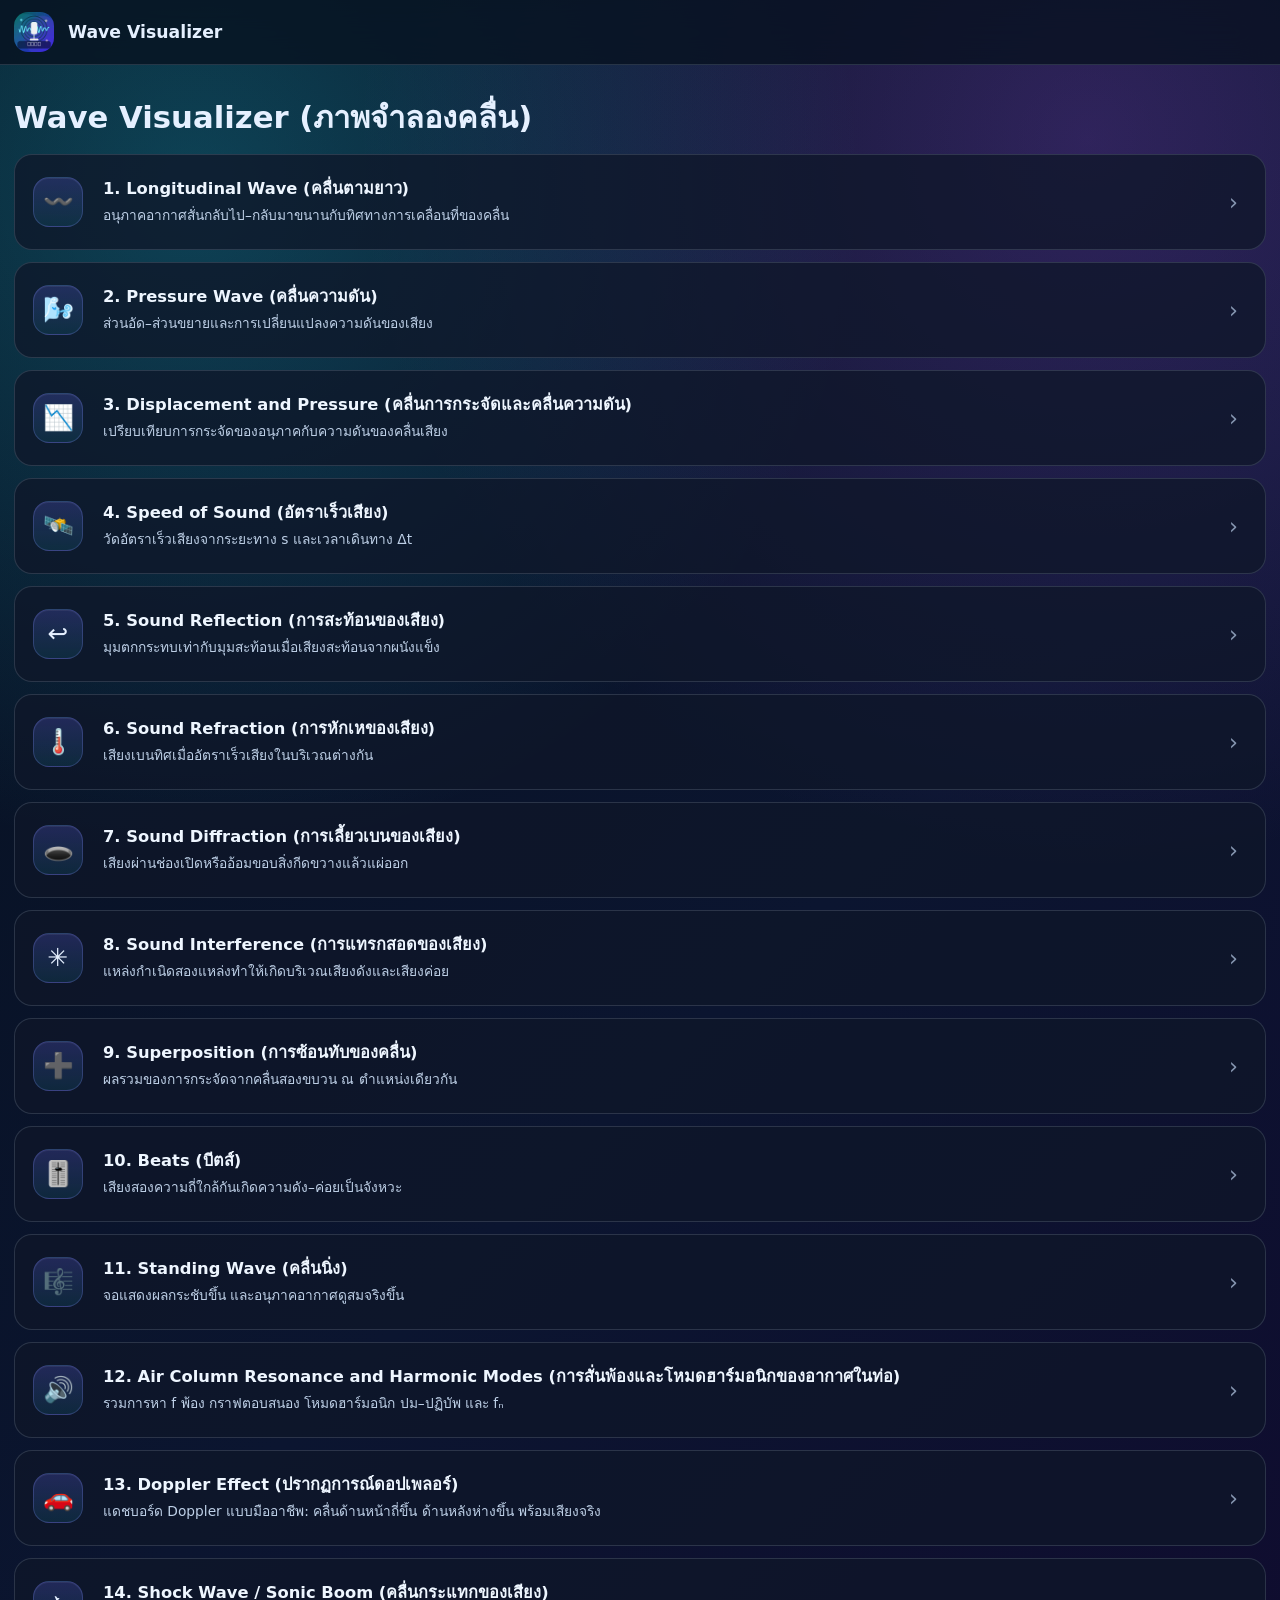
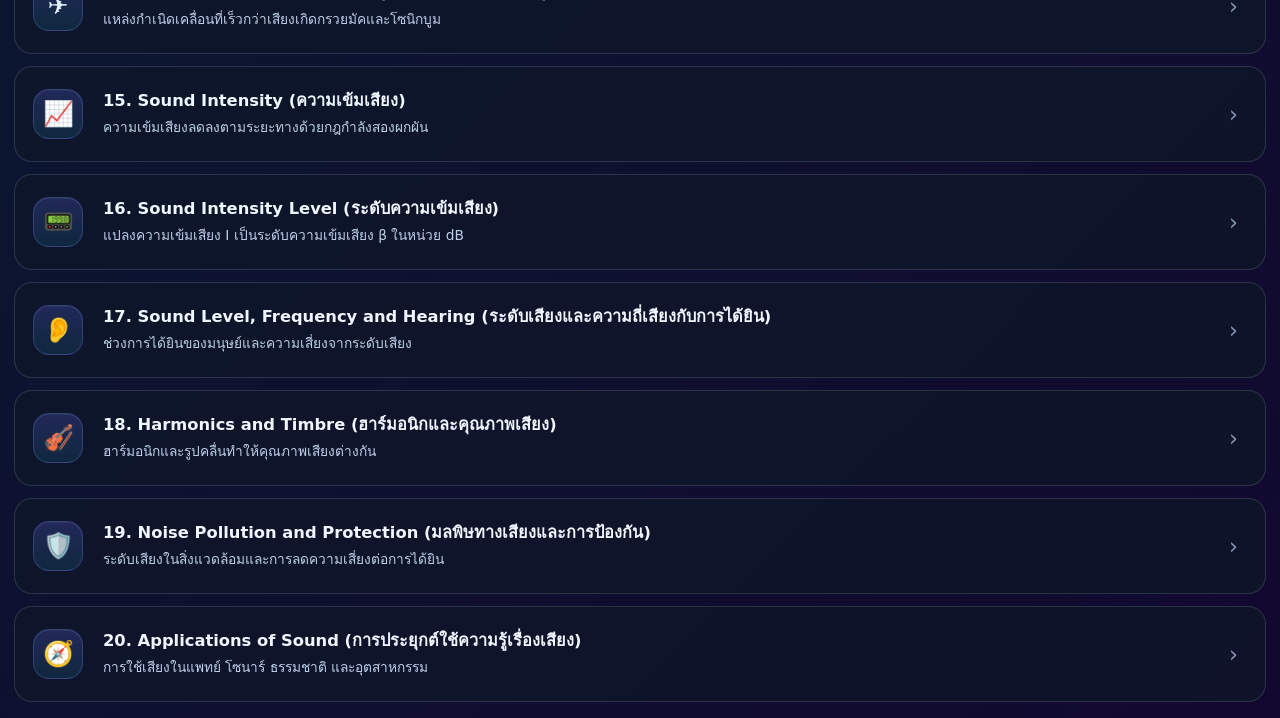
==== commit 45071e8b: "Add files via upload" ====
--- a/visualizer.html
+++ b/visualizer.html
@@ -98,31 +98,23 @@
       <a class="menuItem vizSubItem" href="visualizer_resonanceViz.html">
         <span class="vizSubIconWrap"><span class="icon">🔊</span></span>
         <div class="vizSubText">
-          <h3>12. Air Column Resonance: Response Curve (การสั่นพ้องของอากาศในท่อ: กราฟตอบสนอง)</h3>
-          <p>มีแถบช่วงความถี่ ปุ่มไปค่าพ้อง และตารางความถี่ธรรมชาติ</p>
-        </div>
-        <span class="vizSubArrow">›</span>
-      </a>
-      <a class="menuItem vizSubItem" href="visualizer_resonance_air_harmonics.html">
-        <span class="vizSubIconWrap"><span class="icon">🎛️</span></span>
-        <div class="vizSubText">
-          <h3>13. Air Column Harmonic Modes (โหมดฮาร์มอนิกของอากาศในท่อ)</h3>
-          <p>เลือกโหมด n เพื่อดูรูปแบบคลื่นนิ่งและความถี่ธรรมชาติของท่อ</p>
+          <h3>12. Air Column Resonance and Harmonic Modes (การสั่นพ้องและโหมดฮาร์มอนิกของอากาศในท่อ)</h3>
+          <p>รวมการหา f พ้อง กราฟตอบสนอง โหมดฮาร์มอนิก ปม–ปฏิบัพ และ fₙ</p>
         </div>
         <span class="vizSubArrow">›</span>
       </a>
       <a class="menuItem vizSubItem" href="visualizer_dopplerViz.html">
         <span class="vizSubIconWrap"><span class="icon">🚗</span></span>
         <div class="vizSubText">
-          <h3>14. Doppler Effect (ปรากฏการณ์ดอปเพลอร์)</h3>
-          <p>ความถี่ที่ได้ยินเปลี่ยนเมื่อแหล่งกำเนิดหรือผู้สังเกตเคลื่อนที่</p>
+          <h3>13. Doppler Effect (ปรากฏการณ์ดอปเพลอร์)</h3>
+          <p>แดชบอร์ด Doppler แบบมืออาชีพ: คลื่นด้านหน้าถี่ขึ้น ด้านหลังห่างขึ้น พร้อมเสียงจริง</p>
         </div>
         <span class="vizSubArrow">›</span>
       </a>
       <a class="menuItem vizSubItem" href="visualizer_shock_wave.html">
         <span class="vizSubIconWrap"><span class="icon">✈️</span></span>
         <div class="vizSubText">
-          <h3>15. Shock Wave / Sonic Boom (คลื่นกระแทกของเสียง)</h3>
+          <h3>14. Shock Wave / Sonic Boom (คลื่นกระแทกของเสียง)</h3>
           <p>แหล่งกำเนิดเคลื่อนที่เร็วกว่าเสียงเกิดกรวยมัคและโซนิกบูม</p>
         </div>
         <span class="vizSubArrow">›</span>
@@ -130,7 +122,7 @@
       <a class="menuItem vizSubItem" href="visualizer_sound_intensity.html">
         <span class="vizSubIconWrap"><span class="icon">📈</span></span>
         <div class="vizSubText">
-          <h3>16. Sound Intensity (ความเข้มเสียง)</h3>
+          <h3>15. Sound Intensity (ความเข้มเสียง)</h3>
           <p>ความเข้มเสียงลดลงตามระยะทางด้วยกฎกำลังสองผกผัน</p>
         </div>
         <span class="vizSubArrow">›</span>
@@ -138,7 +130,7 @@
       <a class="menuItem vizSubItem" href="visualizer_sound_intensity_level.html">
         <span class="vizSubIconWrap"><span class="icon">📟</span></span>
         <div class="vizSubText">
-          <h3>17. Sound Intensity Level (ระดับความเข้มเสียง)</h3>
+          <h3>16. Sound Intensity Level (ระดับความเข้มเสียง)</h3>
           <p>แปลงความเข้มเสียง I เป็นระดับความเข้มเสียง β ในหน่วย dB</p>
         </div>
         <span class="vizSubArrow">›</span>
@@ -146,7 +138,7 @@
       <a class="menuItem vizSubItem" href="visualizer_sound_level_hearing.html">
         <span class="vizSubIconWrap"><span class="icon">👂</span></span>
         <div class="vizSubText">
-          <h3>18. Sound Level, Frequency and Hearing (ระดับเสียงและความถี่เสียงกับการได้ยิน)</h3>
+          <h3>17. Sound Level, Frequency and Hearing (ระดับเสียงและความถี่เสียงกับการได้ยิน)</h3>
           <p>ช่วงการได้ยินของมนุษย์และความเสี่ยงจากระดับเสียง</p>
         </div>
         <span class="vizSubArrow">›</span>
@@ -154,7 +146,7 @@
       <a class="menuItem vizSubItem" href="visualizer_harmonicsViz.html">
         <span class="vizSubIconWrap"><span class="icon">🎻</span></span>
         <div class="vizSubText">
-          <h3>19. Harmonics and Timbre (ฮาร์มอนิกและคุณภาพเสียง)</h3>
+          <h3>18. Harmonics and Timbre (ฮาร์มอนิกและคุณภาพเสียง)</h3>
           <p>ฮาร์มอนิกและรูปคลื่นทำให้คุณภาพเสียงต่างกัน</p>
         </div>
         <span class="vizSubArrow">›</span>
@@ -162,7 +154,7 @@
       <a class="menuItem vizSubItem" href="visualizer_noise_pollution.html">
         <span class="vizSubIconWrap"><span class="icon">🛡️</span></span>
         <div class="vizSubText">
-          <h3>20. Noise Pollution and Protection (มลพิษทางเสียงและการป้องกัน)</h3>
+          <h3>19. Noise Pollution and Protection (มลพิษทางเสียงและการป้องกัน)</h3>
           <p>ระดับเสียงในสิ่งแวดล้อมและการลดความเสี่ยงต่อการได้ยิน</p>
         </div>
         <span class="vizSubArrow">›</span>
@@ -170,7 +162,7 @@
       <a class="menuItem vizSubItem" href="visualizer_applications_sound.html">
         <span class="vizSubIconWrap"><span class="icon">🧭</span></span>
         <div class="vizSubText">
-          <h3>21. Applications of Sound (การประยุกต์ใช้ความรู้เรื่องเสียง)</h3>
+          <h3>20. Applications of Sound (การประยุกต์ใช้ความรู้เรื่องเสียง)</h3>
           <p>การใช้เสียงในแพทย์ โซนาร์ ธรรมชาติ และอุตสาหกรรม</p>
         </div>
         <span class="vizSubArrow">›</span>
--- a/style.css
+++ b/style.css
@@ -1146,6 +1146,8 @@
 .legendRow{display:flex;align-items:center;gap:10px;color:#dbeafe;font-size:.92rem}
 .legendDot{width:14px;height:14px;border-radius:50%;display:inline-block;flex:0 0 auto}
 .legendDot.cyan{background:#22d3ee}
+.legendDot.pink{background:#ef4444;box-shadow:0 0 0 2px rgba(255,255,255,.16)}
+.legendDot.green{background:#22c55e;box-shadow:0 0 0 2px rgba(255,255,255,.16)}
 .legendDot.red{background:#ff4d6d;box-shadow:0 0 0 2px rgba(255,255,255,.2)}
 .legendMark{display:inline-flex;align-items:center;justify-content:center;width:14px;height:14px;color:#cbd5e1;font-weight:800}
 .templateReadout > div{min-height:96px}
@@ -3045,3 +3047,126 @@
   content:" ไม่ใช่ค่าการเบนจริง";
   color:#fbbf24;
 }
+
+
+/* v5.162 — final physics clean-up */
+#visualizer[data-viz-mode="soundRefraction"] .vizMediaFrame canvas{
+  image-rendering:auto;
+}
+
+
+/* v5.164 — Sound Refraction final layout and landscape graph emphasis */
+@media (max-width:950px) and (orientation:landscape){
+  #visualizer[data-viz-mode="soundRefraction"] .visualizerTemplateGrid.longitudinalFocusGrid{
+    grid-template-columns:minmax(0,2.35fr) minmax(250px,.80fr) !important;
+    gap:12px !important;
+    align-items:start !important;
+  }
+  #visualizer[data-viz-mode="soundRefraction"] .templateMainViz{
+    min-width:0 !important;
+  }
+  #visualizer[data-viz-mode="soundRefraction"] .vizMediaFrame canvas{
+    min-height:380px !important;
+    aspect-ratio:1200/760 !important;
+  }
+  #visualizer[data-viz-mode="soundRefraction"] .embeddedPlayerBar{
+    min-height:46px !important;
+    padding:3px 8px 5px !important;
+  }
+  #visualizer[data-viz-mode="soundRefraction"] .embeddedPlayerBar .playerBtn,
+  #visualizer[data-viz-mode="soundRefraction"] .embeddedPlayerBar .playerPrimary{
+    width:40px !important;
+    height:40px !important;
+  }
+  #visualizer[data-viz-mode="soundRefraction"] .controlViz.templateControlViz.longitudinalControlViz.neonControlViz{
+    grid-template-columns:1fr !important;
+    padding:10px 10px 8px !important;
+    row-gap:7px !important;
+    max-height:calc(100vh - 92px) !important;
+    overflow:auto !important;
+  }
+  #visualizer[data-viz-mode="soundRefraction"] .controlViz.templateControlViz.longitudinalControlViz.neonControlViz .panelTitleStack h3{
+    font-size:1rem !important;
+  }
+  #visualizer[data-viz-mode="soundRefraction"] .neonParamRow{
+    padding:6px 8px !important;
+    gap:4px 7px !important;
+  }
+  #visualizer[data-viz-mode="soundRefraction"] .paramText label{
+    font-size:.78rem !important;
+  }
+  #visualizer[data-viz-mode="soundRefraction"] .paramText small{
+    font-size:.60rem !important;
+  }
+  #visualizer[data-viz-mode="soundRefraction"] .modePill{
+    font-size:.78rem !important;
+    padding:7px 6px !important;
+  }
+}
+
+
+/* v5.165 — in-app PNG capture fallback for mobile browsers */
+#visualizer[data-viz-mode="soundRefraction"] .playerShot{
+  border-color:rgba(56,189,248,.60) !important;
+  background:rgba(8,20,44,.82) !important;
+}
+#visualizer[data-viz-mode="soundRefraction"] .playerShot .playerGlyph{
+  font-size:1.04rem !important;
+}
+.pngSaveSheet{
+  position:fixed;
+  inset:0;
+  z-index:9999;
+  display:none;
+  align-items:center;
+  justify-content:center;
+  padding:18px;
+  background:rgba(2,6,23,.76);
+  backdrop-filter:blur(10px);
+}
+.pngSaveSheet.show{
+  display:flex;
+}
+.pngSaveCard{
+  width:min(92vw,720px);
+  max-height:92vh;
+  overflow:auto;
+  border:1px solid rgba(56,189,248,.38);
+  border-radius:22px;
+  padding:14px;
+  background:linear-gradient(180deg,rgba(8,20,44,.96),rgba(3,7,18,.96));
+  box-shadow:0 24px 80px rgba(0,0,0,.55),0 0 40px rgba(34,211,238,.18);
+}
+.pngSaveTitle{
+  font-weight:900;
+  font-size:1.05rem;
+  color:#e0f2fe;
+  margin-bottom:4px;
+}
+.pngSaveHint{
+  font-size:.82rem;
+  line-height:1.35;
+  color:#a7c7e7;
+  margin-bottom:10px;
+}
+.pngSaveCard img{
+  display:block;
+  width:100%;
+  height:auto;
+  border-radius:16px;
+  border:1px solid rgba(148,163,184,.18);
+  background:#020617;
+}
+.pngSaveActions{
+  display:flex;
+  justify-content:flex-end;
+  margin-top:10px;
+}
+.pngCloseBtn{
+  min-height:38px;
+}
+
+/* v5.242 MelodyLab icon and hero graphic */
+.melodyHeroGraphic{margin:12px 0 16px;border-radius:26px;overflow:hidden;border:1px solid rgba(125,211,252,.24);box-shadow:0 18px 42px rgba(0,0,0,.24)}
+.melodyHeroGraphic img{display:block;width:100%;height:auto;max-height:260px;object-fit:cover}
+@media(max-width:760px){.melodyHeroGraphic{border-radius:20px;margin:8px 0 12px}.melodyHeroGraphic img{max-height:190px}}
